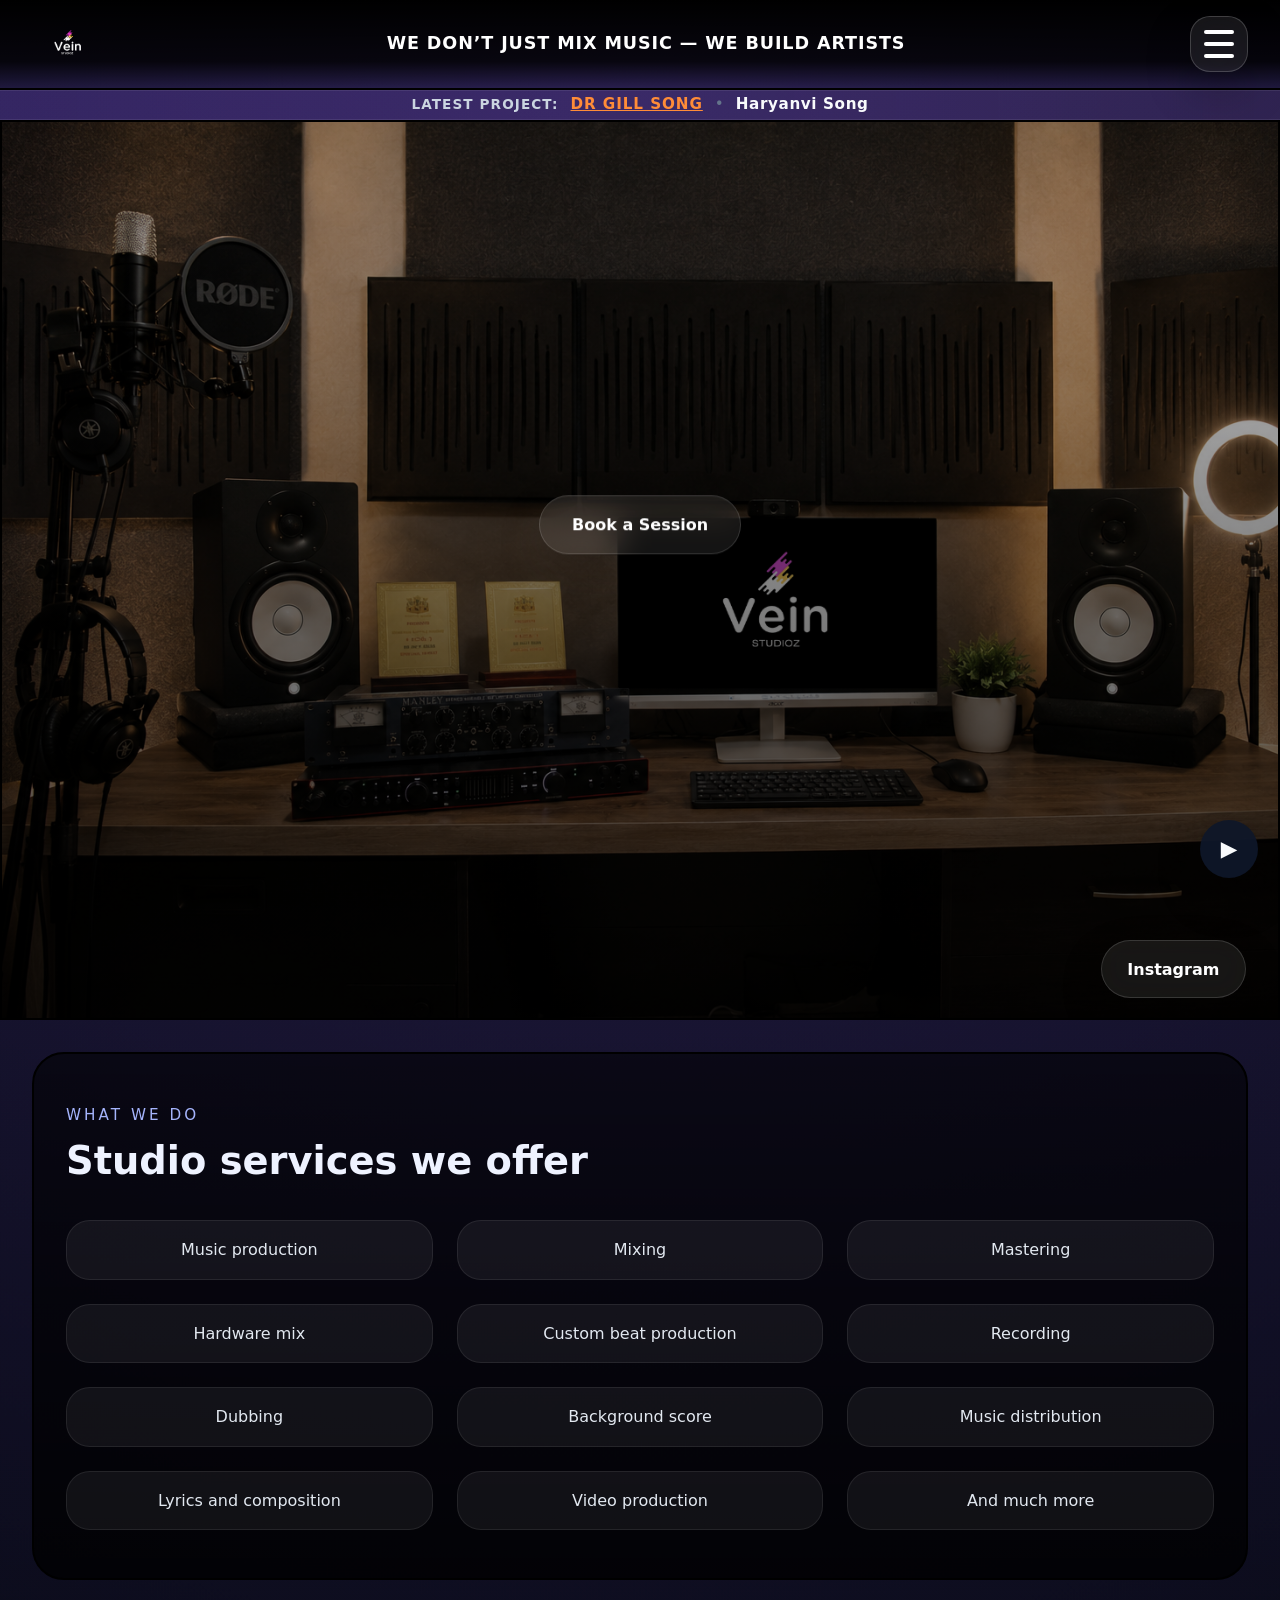
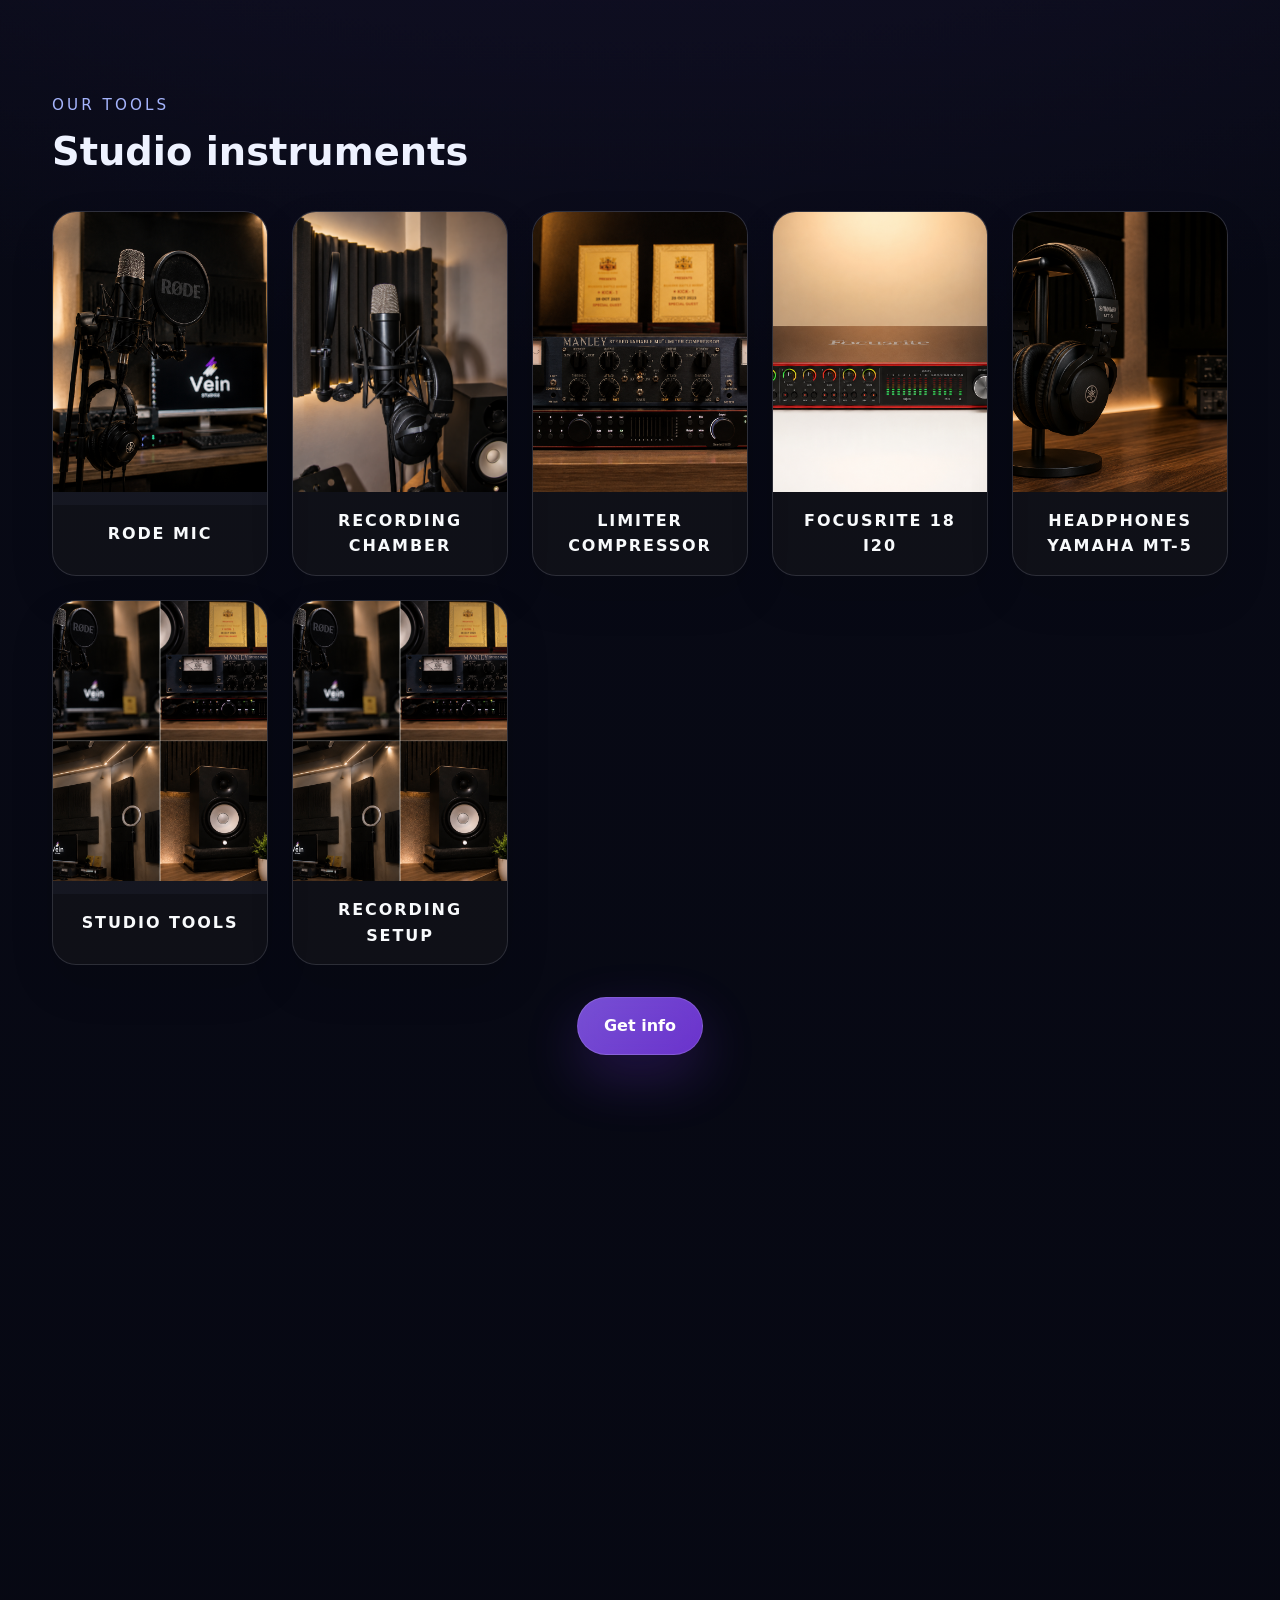
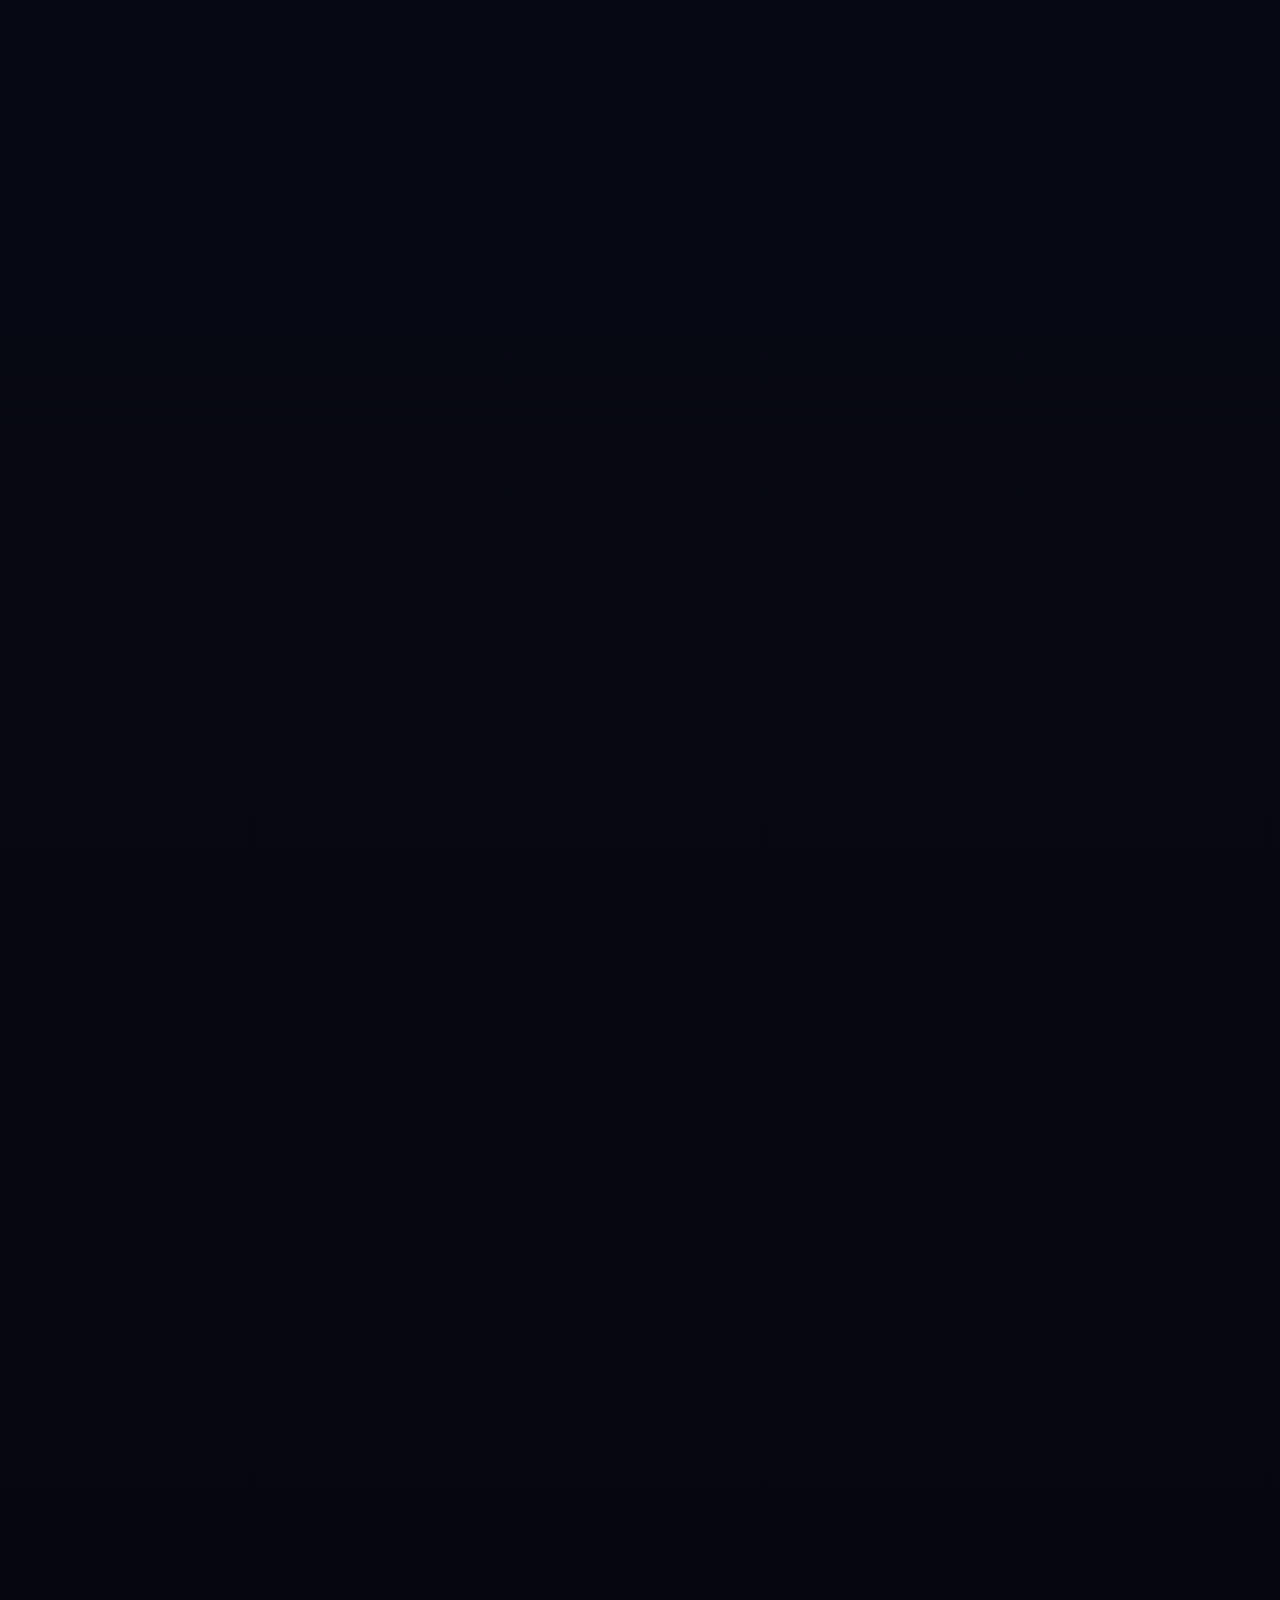
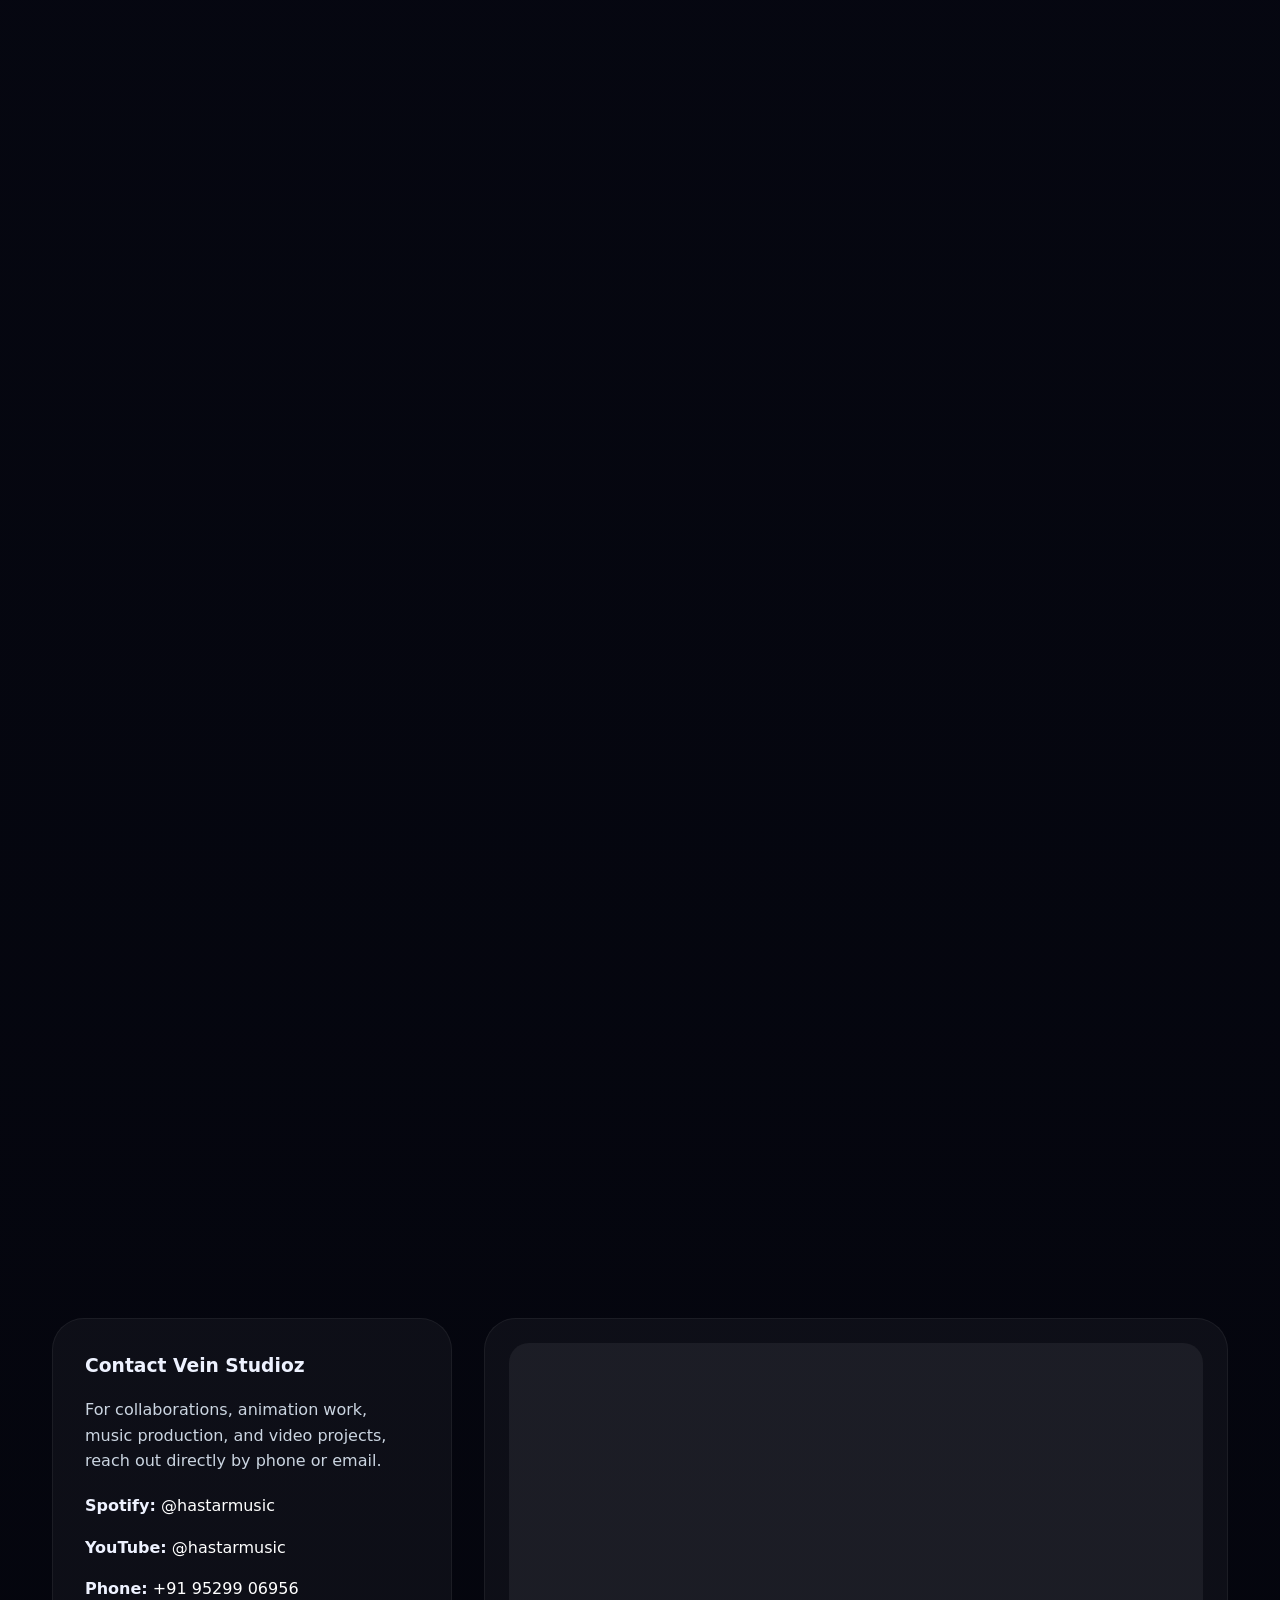
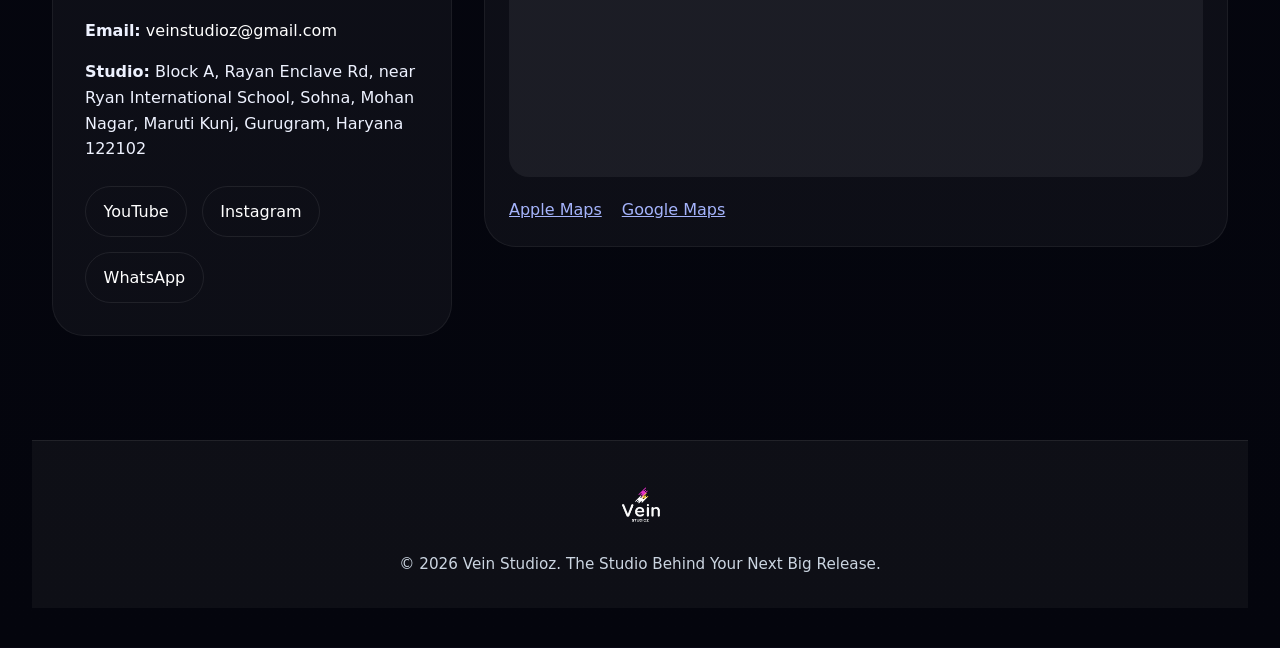
==== index.html @ a437f6f4 "all components added" ====
<!DOCTYPE html>
<html lang="en">
<head>
  <!-- ========== METADATA & SEO ========== -->
  <!-- Character encoding and viewport for responsive design -->
  <meta charset="UTF-8" />
  <meta name="viewport" content="width=device-width, initial-scale=1.0" />
  
  <!-- Page title shown in browser tab and search results -->
  <title>Vein Studioz | Music &  Studio</title>

  <meta name="description" content="Vein Studioz in Gurugram delivers animated showreels, music production, video storytelling, brand collaborations and creative portfolio experiences." />
  <meta name="keywords" content="Vein Studioz, animation studio, music production, video portfolio, Gurugram studio, Hastar, studio website, SEO optimized" />
  <meta property="og:title" content="Vein Studioz | Animation & Music Studio" />
  <meta property="og:description" content="Creative portfolio studio in Gurugram specializing in animation, music, video, and collaboration campaigns." />
  <meta property="og:type" content="website" />
  <meta property="og:image" content="logo_.png" />
  <meta property="og:url" content="https://open.spotify.com/artist/58VL7HW20FH0s7A1HMovN3" />
  <meta name="twitter:card" content="summary_large_image" />
  <link rel="stylesheet" href="style.css" />
</head>
<body>
  <div class="page">
    <header class="top-header">
      <div class="header-inner">
        <img src="logo_.png" alt="Vein Studioz Logo" class="header-logo">
        <h1 class="header-title">We Don’t Just Mix Music — We Build Artists</h1>
        <button class="menu-toggle" aria-label="Open menu" type="button">
          <span></span>
          <span></span>
          <span></span>
        </button>
      </div>
    </header>

    <!-- ========== ADVERTISEMENT STRIP SECTION ========== -->
    <!-- Latest project announcements with scrolling/evolving effect like news media -->
    <div class="ad-strip">
      <div class="ad-content">
        <span class="ad-label">Latest Project:</span>
        <a href="https://www.youtube.com/post/UgkxVure6KVOpaxSjSDGqWu9xFVJP_FRqrOH" target="_blank" rel="noreferrer" class="ad-link">
          Dr Gill Song
        </a>
        <span class="ad-separator">•</span>
        <span class="ad-artist">Haryanvi Song</span>
      </div>
    </div>

    <main>
      <!-- ========== HERO SECTION ========== -->
      <!-- Full-screen hero banner with background images, contact CTA, and overlay menu -->
      <section id="home" class="hero">
        <div class="hero-contact">
          <a class="button contact-center" href="#contact">Book a Session </a>
        </div>

        

        <a class="button instagram-bottom" href="https://www.instagram.com/veinstudioz/" target="_blank" rel="noreferrer">Instagram</a>

        <div class="menu-overlay" aria-hidden="true">
          <div class="menu-overlay-bg"></div>
          <div class="menu-overlay-inner">
            <div class="menu-content">
              <nav class="hero-menu" aria-label="Primary menu">
                <a href="#home">Home</a>
                <a href="#services">Services</a>
                <a href="#work">Portfolio</a> 
                <a href="#about">About</a>
                <a href="#contact">Contact</a>
              </nav>
            </div>
            <aside class="menu-side">
              <div class="menu-side-card">
                <h3>Studio Address</h3>
                <p>Block A, Rayan Enclave Rd, near Ryan International School, Sohna, Mohan Nagar, Maruti Kunj, Gurugram, Haryana 122102</p>
                <p class="address-links">
                  <a href="https://maps.apple/p/DFoYSu9CLDDwUF" target="_blank" rel="noreferrer">Apple Maps</a>
                  <a href="https://maps.app.goo.gl/NTZuSbn5ZzWuTwCb7" target="_blank" rel="noreferrer">Google Maps</a>
                </p>
                <p><strong>Phone:</strong> <a href="tel:+919529906956">+91 95299 06956</a></p>
                <a class="button primary" href="#contact">Book now</a>
              </div>
            </aside>
          </div>
        </div>

      </section>

      <!-- ========== SERVICES SECTION ========== -->
      <!-- Service offerings displayed as interactive button grid with background image -->
      <section id="services" class="section services">
        <div class="section-heading reveal">
          <span>What we do</span>
          <h2>Studio services we offer</h2>
        </div>
        <div class="service-grid reveal">
          <button class="service-button">Music production</button>
          <button class="service-button">Mixing</button>
          <button class="service-button">Mastering</button>
           <button class="service-button">Hardware mix</button>
          <button class="service-button">Custom beat production</button>
          <button class="service-button">Recording</button>
          <button class="service-button">Dubbing</button>
          <button class="service-button">Background score</button>
          <button class="service-button">Music distribution</button>
          <button class="service-button">Lyrics and composition</button>
          <button class="service-button">Video production</button>
          
          <button class="service-button">And much more </button>
        </div>
      </section>

      <!-- ========== INSTRUMENTS/TOOLS SECTION ========== -->
      <!-- Studio equipment and tools displayed in a responsive grid with images and labels -->
      <!-- Features: Lazy loading on images for better performance -->
      <section id="instruments" class="section instruments">
        <div class="section-heading reveal">
          <span>Our tools</span>
          <h2>Studio instruments</h2>
        </div>
        <div class="instruments-grid reveal">
          <div class="instrument-item">
            <img src="instruments_images/mic.png" alt="Rode mic" loading="lazy">
            <p class="instrument-name">Rode Mic</p>
          </div>
          <div class="instrument-item">
            <img src="instruments_images/mic_solo.png" alt="Rode mic solo" loading="lazy">
            <p class="instrument-name">Recording chamber</p>
          </div>
          <div class="instrument-item">
            <img src="instruments_images/compressor.png" alt="Manley limiter compressor" loading="lazy">
            <p class="instrument-name">Limiter Compressor</p>
          </div>
          <div class="instrument-item">
            <img src="instruments_images/focusrite_i20_audio tool.png" alt="Focusrite i20 audio interface" loading="lazy">
            <p class="instrument-name">Focusrite 18 i20</p>
          </div>
          <div class="instrument-item">
            <img src="instruments_images/headphone.png" alt="Rode mic" loading="lazy">
            <p class="instrument-name">Headphones Yamaha MT-5</p>
          </div>
          <div class="instrument-item">
            <img src="instruments_images/all_tools.png" alt="Studio tools" loading="lazy">
            <p class="instrument-name">Studio Tools</p>
          </div>
          <div class="instrument-item">
            <img src="instruments_images/01.png" alt="Recording setup" loading="lazy">
            <p class="instrument-name">Recording Setup</p>
          </div>
        </div>
        <div class="instrument-cta reveal">
          <a class="button primary" href="tel:+919529906956" title="Call studio for info">Get info</a>
        </div>
      </section>

      <!-- ========== PORTFOLIO/WORK SECTION ========== -->
      <!-- Recent collaboration projects and studio work showcased as cards with background images -->
      <section id="work" class="section work">
        <div class="section-heading reveal">
          <span>Our</span>
          <h2>Recent Collaboration projects </h2>
        </div>
        <div class="work-grid reveal">
          <article class="work-card">
            <div class="work-image" style="background-image:url('artists_collab/Rahul_d.jpg');"></div>
            <div class="work-copy">
              <h3><a href="https://youtu.be/0TDq6_2ce_s?si=pap4UYM8sO8Tz2br" target="_blank" rel="noreferrer">Rahul Dhandlaniya</a></h3>
              <p>Mix and Mastering , music and vocals provided by us. </p>
            </div>
          </article>
          <article class="work-card">
            <div class="work-image" style="background-image:url('artists_collab/Kuldeep Khare.jpg');"></div>
            <div class="work-copy">
              <h3><a href="https://www.youtube.com/@KuldeepKhareOfficial" target="_blank" rel="noreferrer">Kuldeep Kare</a></h3>
              <p>Collaboration with Kuldeep featuring mixing and music production services.</p>
            </div>
          </article>
          <article class="work-card">
            <div class="work-image" style="background-image:url('artists_collab/lucifier_og.png');"></div>
            <div class="work-copy">
              <h3><a href="https://www.instagram.com/oglucifer9171/" target="_blank" rel="noreferrer">OG Lucifier</a></h3>
              <p>Collaboration with OG featuring mixing and music production services.</p>
            </div>
          </article>
          <article class="work-card">
            <div class="work-image" style="background-image:url('artists_collab/hellow_raja.jpg');"></div>
            <div class="work-copy">
              <h3><a href="https://www.instagram.com/hellow_rajaaa/" target="_blank" rel="noreferrer">Hellow Raja</a></h3>
              <p> Audio recording, Mix, master , music </p>
            </div>
          </article>
          <article class="work-card">
            <div class="work-image" style="background-image:url('artists_collab/jayeta_adhikari.png');"></div>
            <div class="work-copy">
              <h3><a href="https://www.youtube.com/@jayetaadhikari2361" target="_blank" rel="noreferrer">Jayeta Adhikari</a></h3>
              <p> Female singer collaboration, recording vocals, mixing, mastering, music production, lyrics and composition, video production, and much more.</p>
            </div>
          </article>
          <article class="work-card">
            <div class="work-image" style="background-image:url('artists_collab/Dr_gill.webp');"></div>
            <div class="work-copy">
              <h3><a href="https://www.youtube.com/@drgill_music" target="_blank" rel="noreferrer">Dr. gill</a></h3>
              <p>Recording vocals , featuring mixing and music production services.</p>
            </div>
          </article>
          
          <article class="work-card">
            <div class="work-image" style="background-image:url('artists_collab/Hastar_.webp');"></div>
            <div class="work-copy">
              <h3><a href="https://www.youtube.com/@hastarmusic" target="_blank" rel="noreferrer">Hastar </a></h3>
              <p> Runs vein studioz, rapper, music producer, mix engineer, </p>
            </div>
          </article>
          
        </div>
      </section>

      <!-- ========== PROJECTS SECTION ========== -->
      <!-- Music projects with category filters (Haryanvi, Punjabi, Hindi, HipHop) -->
      <!-- Each project card has YouTube/Spotify links and Raw vs Processed vocals comparison buttons -->
      <section id="projects" class="section projects">
        <div class="section-heading reveal">
          <span>Our Projects</span>
          <h2>Playlist demos, YouTube releases links</h2>
        </div>
        <div class="project-filters reveal">
         
        </div>
        <div class="project-grid reveal">
          <article class="project-card">
            <div class="project-copy">
              <h3>Haryanvi Songs</h3>
              <p>From vocals to productions, we do it all.</p>
            </div>
            <div class="project-links">
              <a class="button primary" href="https://www.youtube.com/playlist?list=PLX3URr0YltnfD1YzVy-31q5yh_uAuH6iJ" target="_blank" rel="noreferrer">YouTube</a>
              </div>
            
          </article>
          <article class="project-card">
            <div class="project-copy">
              <h3>Punjabi Songs</h3>
              <p>we do recording, mixing, mastering, music production, lyrics and composition, video production, and much more.</p>
            </div>
            <div class="project-links">
              <a class="button primary" href="https://youtube.com/playlist?list=PLX3URr0Yltnc3nlOvCluYAfA3SfqK7Gfw&si=sqxjwj6hVmkJtNdw" target="_blank" rel="noreferrer">YouTube</a>
               </div>
            
          </article>
          <article class="project-card">
            <div class="project-copy">
              <h3>HipHop Songs</h3>
              <p>Just get in Vein studioz and forget about your music production, we will handle everything.</p>
            </div>
            <div class="project-links">
              <a class="button primary" href="https://youtube.com/playlist?list=PLX3URr0YltnfpZUhM_7QXINIPHloMXosb&si=xplHHNVLUVpGLppy" target="_blank" rel="noreferrer">YouTube</a>
              </div>
            
          </article>
          <article class="project-card">
            <div class="project-copy">
              <h3>Hindi Songs</h3>
              <p>We do best vocals and music production, we will make your song sound like a pro.</p>
            </div>
            <div class="project-links">
              <a class="button primary" href="https://youtube.com/playlist?list=PLX3URr0YltndiraKJZOXKpT3A5uugpoVS&si=UW_8GKSbnrwBnw0R" target="_blank" rel="noreferrer">YouTube</a>
              </div>
            
          </article>
          <article class="project-card">
            <div class="project-copy">
              <h3>Bhakti Songs</h3>
              <p>The God will bless you with the best voice, we will make it accessible to everyone.</p>
            </div>
            <div class="project-links">
              <a class="button primary" href="https://youtube.com/playlist?list=PLX3URr0YltndkSFfP3RVUhnCc5-BW0t54&si=ChQHZYeqtrVwE7qi" target="_blank" rel="noreferrer">YouTube</a>
              </div>
            
          </article>
        </div>
      </section>

      <!-- ========== ABOUT SECTION ========== -->
      <!-- Studio information and background details -->
      <section id="about" class="section about">
        <div class="about-grid reveal">
          <div class="about-copy">
            <span>Meet the studio</span>
            <h2>Vein Studioz was built to elevate creative collaborations.</h2>
            <p>We blend animation, music, and video into polished work that feels premium, accessible, and shareable. Our studio is based in Gurugram and led by Hastar, with a focus on building strong portfolio experiences for clients and partners.</p>
            <ul>
              <li><strong>Studio Master:</strong> Hastar</li>
              <li><strong>Address:</strong> Block A, Rayan Enclave Rd, near Ryan International School, Sohna, Mohan Nagar, Maruti Kunj, Gurugram, Haryana 122102</li>
              <li><strong>Mobile:</strong> +91 95299 06956</li>
            </ul>
          </div>
          
        </div>
      </section>

      <!-- ========== CONTACT SECTION ========== -->
      <!-- Contact information on the left; map preview and directions links on the right -->
      <section id="contact" class="section contact">
        <div class="section-heading reveal">
          <span>Get in touch</span>
          <h2>Ready to start your project?</h2>
        </div>
        <div class="contact-grid reveal">
          <div class="contact-details">
            <h3>Contact Vein Studioz</h3>
            <p>For collaborations, animation work, music production, and video projects, reach out directly by phone or email.</p>
            <ul>
                <li><strong>Spotify:</strong> <a href="https://open.spotify.com/artist/58VL7HW20FH0s7A1HMovN3">@hastarmusic</a></li>
                <li><strong>YouTube:</strong> <a href="https://www.youtube.com/@hastarmusic">@hastarmusic</a></li>
              <li><strong>Phone:</strong> <a href="tel:+919529906956">+91 95299 06956</a></li>
              <li><strong>Email:</strong> <a href="mailto:veinstudioz@gmail.com">veinstudioz@gmail.com</a></li>
              <li><strong>Studio:</strong> Block A, Rayan Enclave Rd, near Ryan International School, Sohna, Mohan Nagar, Maruti Kunj, Gurugram, Haryana 122102</li>
            </ul>
            <div class="social-links">
              <a href="https://www.youtube.com/@hastarmusic" target="_blank" rel="noreferrer">YouTube</a>
              <a href="https://www.instagram.com/veinstudioz/" target="_blank" rel="noreferrer">Instagram</a>
              <a href="https://wa.me/919529906956" target="_blank" rel="noreferrer">WhatsApp</a>
            </div>
          </div>
          <div class="contact-map-box">
            <div class="contact-map-image">
              <iframe
                title="Vein Studioz on Google Maps"
                src="https://maps.google.com/maps?q=vein+studioz+Block+A,+Rayan+Enclave+Rd,+near+Ryan+International+School,+Sohna,+Mohan+Nagar,+Maruti+Kunj,+Gurugram,+Haryana+122102&amp;hl=en&amp;z=15&amp;output=embed"
                loading="lazy"
                referrerpolicy="no-referrer-when-downgrade"
                allowfullscreen
              ></iframe>
            </div>
            <p class="contact-map-links">
              <a href="https://maps.apple/p/DFoYSu9CLDDwUF" target="_blank" rel="noreferrer">Apple Maps</a>
              <a href="https://maps.app.goo.gl/NTZuSbn5ZzWuTwCb7" target="_blank" rel="noreferrer">Google Maps</a>
            </p>
          </div>
        </div>
      </section>
    </main>

    <!-- ========== FOOTER SECTION ========== -->
    <!-- Footer with studio branding and copyright information -->
    <footer class="site-footer">
      <div class="footer-brand">
        <img src="logo_.png" alt="Vein Studioz Logo" class="footer-logo">
        <p>© 2026 Vein Studioz. The Studio Behind Your Next Big Release.</p>
      </div>
    </footer>
  </div>
  
  <!-- ========== BACKGROUND AUDIO (autoplay after delay + floating control) ========== -->
  <div class="audio-control-float" aria-live="polite">
    <button type="button" class="audio-control-button" id="audioControlButton" aria-label="Play background audio">▶</button>
  </div>

  <!-- ========== JAVASCRIPT FUNCTIONALITY ========== -->
  <!-- External JavaScript file for menu overlay toggle and scroll reveal animations -->
  <script src="script.js"></script>
</body>
</html>
---- style.css ----
:root {
  /* ========== CSS VARIABLES & ROOT STYLING ========== */
  /* Color scheme: dark mode with accent colors */
  color-scheme: dark;
  font-family: Inter, system-ui, -apple-system, BlinkMacSystemFont, "Segoe UI", sans-serif;
  font-size: 16px;
  line-height: 1.6;
  color: #eef2ff;
  background: #050816;
  accent-color: #8b5cf6;
}

* {
  /* Universal box-sizing for consistent layouts */
  box-sizing: border-box;
}

html {
  /* Smooth scrolling behavior throughout the page */
  scroll-behavior: smooth;
}

body {
  /* ========== PAGE BODY STYLING ========== */
  /* Gradient background with transparency layers */
  margin: 0;
  min-height: 100vh;
  background: radial-gradient(circle at top, rgba(139, 92, 246, 0.25), transparent 28%),
    linear-gradient(180deg, #090b18 0%, #04050d 100%);
}

img {
  /* Image responsive settings */
  max-width: 100%;
  display: block;
}

a {
  /* Link default styling - inherit color from parent */
  color: inherit;
  text-decoration: none;
}

button,
input,
textarea {
  /* Form elements inherit font from parent */
  font: inherit;
}

.page {
  /* ========== MAIN PAGE CONTAINER ========== */
  /* Top-level wrapper for all page content */
  position: relative;
  overflow: hidden;
}

@keyframes audio-control-float {
  0%,
  100% {
    transform: translateY(0);
  }
  50% {
    transform: translateY(-8px);
  }
}

.audio-control-float {
  position: fixed;
  bottom: 22px;
  right: 22px;
  z-index: 200;
  animation: audio-control-float 3.2s ease-in-out infinite;
  pointer-events: none;
}

.audio-control-float .audio-control-button {
  pointer-events: auto;
}

.audio-control-button {
  width: 58px;
  height: 58px;
  border: none;
  border-radius: 50%;
  background: rgba(15, 23, 42, 0.92);
  color: #f8fafc;
  font-size: 1.35rem;
  line-height: 1;
  cursor: pointer;
  display: grid;
  place-items: center;
  box-shadow: 0 18px 45px rgba(0, 0, 0, 0.3);
  transition: transform 0.2s ease, background-color 0.2s ease, box-shadow 0.2s ease;
  z-index: 200;
}

.audio-control-button:hover {
  transform: translateY(-3px);
  background: rgba(139, 92, 246, 0.95);
}

.audio-control-button:focus {
  outline: 2px solid rgba(139, 92, 246, 0.9);
  outline-offset: 3px;
}

.top-header {
  /* ========== HEADER STYLING ========== */
  /* Sticky header that remains visible while scrolling */
  position: sticky;
  top: 0;
  z-index: 100;
  background: linear-gradient(to bottom, #000 0%, rgba(0,0,0,0.8) 70%, transparent 100%);
  padding: 1rem 2rem;
  border-bottom: 2px solid #000;
}

.header-inner {
  /* Header content layout: logo | title | menu button */
  display: flex;
  justify-content: space-between;
  align-items: center;
  max-width: 1240px;
  margin: 0 auto;
}

.header-logo {
  /* Logo image sizing */
  width: 70px;
  height: auto;
}

.header-title {
  /* Main tagline/title in header */
  font-size: 1.1rem;
  color: #fff;
  text-align: center;
  flex: 1;
  margin: 0 1rem;
  font-weight: 600;
  text-transform: uppercase;
  letter-spacing: 0.05em;
}

.menu-toggle {
  /* Hamburger menu button */
  width: 58px;
  min-height: 52px;
  display: grid;
  gap: 8px;
  padding: 0.8rem;
  border: 1px solid rgba(255, 255, 255, 0.18);
  border-radius: 20px;
  background: rgba(255, 255, 255, 0.08);
  backdrop-filter: blur(18px);
  box-shadow: 0 18px 45px rgba(0, 0, 0, 0.25);
  cursor: pointer;
  z-index: 80;
}

.menu-toggle span {
  /* Hamburger menu lines */
  display: block;
  width: 100%;
  height: 4px;
  background: #fff;
  border-radius: 999px;
  transition: transform 0.25s ease, opacity 0.25s ease;
}

/* ========== ADVERTISEMENT STRIP SECTION ========== */
/* Scrolling ticker-style announcement banner below header */
/* Height: ~2cm (~56px), contains latest project info with scroll animation */
@keyframes scroll-left {
  0% {
    transform: translateX(0);
    opacity: 1;
  }
  100% {
    transform: translateX(-100%);
    opacity: 0;
  }
}

@keyframes scroll-right {
  0% {
    transform: translateX(100%);
    opacity: 0;
  }
  100% {
    transform: translateX(0);
    opacity: 1;
  }
}

.ad-strip {
  background: linear-gradient(90deg, rgba(139, 92, 246, 0.2), rgba(192, 132, 252, 0.1));
  border-top: 1px solid rgba(255, 255, 255, 0.08);
  border-bottom: 1px solid rgba(255, 255, 255, 0.08);
  padding: 0.85rem 2rem;
  height: 30px;
  display: flex;
  align-items: center;
  justify-content: center;
  overflow: hidden;
  position: relative;
  z-index: 50;
}

.ad-content {
  display: flex;
  align-items: center;
  gap: 0.75rem;
  white-space: nowrap;
  animation: scroll-right 4s ease-in-out 0s 1, scroll-left 10s ease-in-out 12s infinite;
  font-size: 0.95rem;
}

.ad-label {
  font-weight: 700;
  color: #cbd5e1;
  text-transform: uppercase;
  letter-spacing: 0.08em;
  font-size: 0.85rem;
}

.ad-link {
  color: #ff8c38;
  font-weight: 800;
  text-transform: uppercase;
  letter-spacing: 0.06em;
  transition: color 0.2s ease;
  text-decoration: underline;
}

.ad-link:hover {
  color: #ffa860;
}

.ad-separator {
  color: #64748b;
  font-weight: 300;
}

.ad-artist {
  color: #f8fafc;
  font-weight: 600;
  text-transform: capitalize;
  letter-spacing: 0.04em;
}

.section {
  padding: 5rem 2rem 4rem;
  max-width: 1240px;
  margin: 0 auto;
}


.services {
  background:
    linear-gradient(180deg, rgba(0,0,0,0.55), rgba(0,0,0,0.8)),
    url('background_images/left_background.png') center/cover fixed no-repeat;
  border: 2px solid #000;
  border-radius: 32px;
  margin: 2rem;
  padding: 3rem 2rem;
  background-blend-mode: overlay, normal;
}

.hero {
  position: relative;
  min-height: 100vh;
  padding: 4rem 2rem 3rem;
  display: grid;
  align-items: center;
  background: linear-gradient(180deg, rgba(0,0,0,0.18), rgba(0,0,0,0.78)),
    url('background_images/background.png') center/cover no-repeat,
    #07070a;
  border: 2px solid #000;
  overflow: hidden;
  position: relative;
}

.hero-grid {
  display: grid;
  grid-template-columns: 1fr;
  gap: 2rem;
  align-items: start;
  max-width: 1240px;
  width: 100%;
  margin: 0 auto;
}

.hero-panel {
  padding: 2rem;
  border-radius: 32px;
  background: rgba(255, 255, 255, 0.04);
  border: 1px solid rgba(255, 255, 255, 0.08);
  box-shadow: 0 18px 45px rgba(0, 0, 0, 0.15);
}

.hero-left {
  display: grid;
  gap: 1.8rem;
}

.hero-lead {
  margin: 0;
  color: #ff8c38;
  font-size: clamp(3.2rem, 5vw, 5rem);
  letter-spacing: -0.06em;
  line-height: 0.95;
  font-weight: 800;
  text-transform: uppercase;
  -webkit-text-stroke: 2px #fff;
  text-stroke: 2px #fff;
  text-shadow: 0 0 10px rgba(255, 255, 255, 0.5);
}

.hero-logo {
  display: inline-flex;
  align-items: center;
  gap: 1rem;
  margin-bottom: 1rem;
}

.hero-logo-image {
  width: 120px;
  height: auto;
  max-width: 100%;
}

.hero-logo-mark {
  width: 64px;
  height: 64px;
  border-radius: 20px;
  background: linear-gradient(135deg, #f97316, #f59e0b);
  display: grid;
  place-content: center;
  font-size: 2rem;
  font-weight: 800;
  color: #09090b;
}

.hero-logo-label,
.hero-logo-name {
  margin: 0;
  line-height: 1;
}

.hero-logo-label {
  color: #fff;
  font-size: 0.85rem;
  letter-spacing: 0.28em;
  text-transform: uppercase;
}

.hero-logo-name {
  color: #fff;
  font-size: clamp(2.4rem, 4vw, 3.5rem);
  font-weight: 800;
}

.hero-center {
  display: grid;
  align-items: center;
  justify-items: center;
  text-align: center;
}

.menu-hint {
  display: none;
}

.hero-right {
  position: absolute;
  right: 2rem;
  bottom: 3rem;
  width: 320px;
}

.hero-contact {
  position: absolute;
  left: 50%;
  top: 45%;
  transform: translate(-50%, -50%);
  text-align: center;
  z-index: 2;
}

.hero-contact .button {
  padding: 1rem 2rem;
  font-size: 1rem;
}

.instagram-bottom {
  position: absolute;
  right: 2rem;
  bottom: 1.2rem;
  z-index: 2;
  padding: 0.85rem 1.4rem;
  border-radius: 999px;
  background: rgba(255,255,255,0.12);
  border: 1px solid rgba(255,255,255,0.16);
  color: #fff;
  transition: transform 0.2s ease, background 0.2s ease;
}

.instagram-bottom:hover,
.instagram-bottom:focus-visible {
  background: rgba(255,255,255,0.18);
  transform: translateY(-2px);
}

.hero-cta {
  display: grid;
  gap: 1rem;
}

.hero-footer {
  margin-top: 2rem;
  display: grid;
  grid-template-columns: 1.2fr 0.8fr;
  gap: 1.5rem;
  max-width: 1240px;
  width: 100%;
  margin-left: auto;
  margin-right: auto;
}

.menu-overlay {
  position: fixed;
  inset: 0;
  display: none;
  align-items: center;
  justify-content: center;
  z-index: 90;
  overflow: hidden;
}

.menu-overlay.show {
  display: grid;
}

.menu-overlay-bg {
  position: absolute;
  inset: 0;
  background: url('instruments_images/mic_solo.png') center/cover no-repeat;
  filter: saturate(0.6) brightness(0.45);
  opacity: 0.95;
}

.menu-overlay-bg::after {
  content: "";
  position: absolute;
  inset: 0;
  background: linear-gradient(180deg, rgba(2, 7, 17, 0.78), rgba(3, 8, 20, 0.82));
}

.menu-overlay-inner {
  position: relative;
  z-index: 1;
  width: min(96%, 1180px);
  display: grid;
  grid-template-columns: 1.2fr 0.8fr;
  gap: 2rem;
  align-items: stretch;
  padding: 2rem;
}

.menu-content {
  display: grid;
  place-content: center;
  min-height: 420px;
}

.menu-side {
  display: grid;
  place-content: center;
}

.menu-side-card {
  display: grid;
  gap: 1.25rem;
  padding: 2rem;
  border-radius: 32px;
  background: rgba(15, 18, 32, 0.78);
  border: 1px solid rgba(255, 255, 255, 0.14);
  backdrop-filter: blur(18px);
  color: #f8fafc;
}

.menu-side-card h3 {
  margin: 0;
  font-size: 1.1rem;
  text-transform: uppercase;
  letter-spacing: 0.16em;
  color: #fff;
}

.menu-side-card p {
  margin: 0;
  color: #cbd5e1;
  line-height: 1.9;
}

.menu-side-card a {
  color: #fff;
  text-decoration: none;
}

.menu-overlay .hero-menu {
  display: grid;
  gap: 1.4rem;
}

.menu-overlay .hero-menu a {
  font-size: clamp(2rem, 4vw, 3rem);
  color: #fff;
  padding: 0.2rem 0;
  transition: color 0.2s ease, transform 0.2s ease;
}

.menu-overlay .hero-menu a:hover,
.menu-overlay .hero-menu a:focus-visible {
  color: #ff8c38;
  transform: translateX(6px);
}

.menu-overlay .hero-menu {
  position: relative;
  z-index: 1;
}

@media (max-width: 980px) {
  .menu-overlay-inner {
    grid-template-columns: 1fr;
  }

  .menu-side {
    padding-top: 1rem;
  }
}

@media (max-width: 680px) {
  .menu-overlay-inner {
    padding: 1.5rem;
  }

  .menu-overlay .hero-menu a {
    font-size: clamp(1.6rem, 6vw, 2.4rem);
  }

  .menu-side-card {
    padding: 1.5rem;
  }
}

.menu-toggle.open span:nth-child(1) {
  transform: translateY(18px) rotate(45deg);
}

.menu-toggle.open span:nth-child(2) {
  opacity: 0;
}

.menu-toggle.open span:nth-child(3) {
  transform: translateY(-18px) rotate(-45deg);
}

.hero-description,
.hero-caption,
.contact-card p,
.instagram-block p,
.testimonial-card p {
  color: #cbd5e1;
}

.hero-description {
  font-size: 1.1rem;
  max-width: 540px;
  line-height: 1.9;
}

.hero-caption {
  font-size: 0.95rem;
}

.hero-center h2,
.hero-right h2,
.hero-footer h3 {
  margin: 0 0 1.4rem;
  font-size: 1.25rem;
  color: #fff;
  letter-spacing: 0.08em;
  text-transform: uppercase;
}

.hero-menu {
  display: grid;
  gap: 1rem;
}

.hero-menu a {
  display: inline-flex;
  color: #cbd5e1;
  font-size: 1rem;
  padding: 0.55rem 1rem;
  border-radius: 18px;
  transition: background 0.2s ease, color 0.2s ease;
}

.hero-menu a:hover,
.hero-menu a:focus-visible {
  background: rgba(255, 255, 255, 0.06);
  color: #fff;
}

.hero-right {
  display: grid;
  gap: 1.5rem;
}

.footer-brand {
  display: grid;
  gap: 0.75rem;
  align-items: center;
  justify-items: center;
  text-align: center;
  padding: 2rem 1rem;
  border-top: 1px solid rgba(255, 255, 255, 0.08);
  background: rgba(255, 255, 255, 0.04);
}

.footer-logo {
  width: 100px;
  max-width: 100%;
}

.site-footer p {
  margin: 0;
  color: #cbd5e1;
  font-size: 0.95rem;
  line-height: 1.6;
}

.contact-card {
  display: grid;
  gap: 1rem;
}

.contact-line {
  margin: 0;
  font-weight: 600;
}

.contact-card address {
  font-style: normal;
  line-height: 1.8;
}

.map-button {
  width: fit-content;
}

.social-icons {
  display: flex;
  flex-wrap: wrap;
  gap: 0.8rem;
}

.social-icons a {
  display: inline-flex;
  padding: 0.75rem 1rem;
  border-radius: 999px;
  border: 1px solid rgba(255, 255, 255, 0.08);
  color: #e2e8f0;
}

.hero-footer {
  margin-top: 2rem;
  display: grid;
  grid-template-columns: 1.2fr 0.8fr;
  gap: 1.5rem;
  max-width: 1240px;
  width: 100%;
  margin-left: auto;
  margin-right: auto;
}

.testimonial-block,
.instagram-block {
  padding: 2rem;
  border-radius: 28px;
  background: rgba(255, 255, 255, 0.03);
  border: 1px solid rgba(255, 255, 255, 0.06);
}

.testimonial-block h3,
.instagram-block h3 {
  margin-bottom: 1rem;
  font-size: 0.95rem;
  color: #f8fafc;
  letter-spacing: 0.16em;
  text-transform: uppercase;
}

.testimonial-card {
  display: grid;
  gap: 1.2rem;
}

.testimonial-nav {
  display: inline-flex;
  gap: 1rem;
  color: #a5b4fc;
}

.instagram-block p {
  margin: 0;
}

@media (max-width: 1080px) {
  .hero-grid {
    grid-template-columns: 1fr;
  }

  .hero-panel {
    padding: 2rem;
  }

  .hero-right {
    position: relative;
    right: auto;
    bottom: auto;
    top: auto;
    transform: none;
    width: auto;
    margin-top: 2rem;
  }

  .hero-contact {
    position: relative;
    left: auto;
    top: auto;
    transform: none;
    margin: 0 auto 1.5rem;
  }

  .instagram-bottom {
    position: relative;
    right: auto;
    bottom: auto;
    margin: 0 auto;
    display: inline-flex;
  }

  .hero-footer {
    grid-template-columns: 1fr;
  }
}

@media (max-width: 720px) {
  .hero {
    padding: 2rem 1rem 2rem;
  }

  .hero-grid {
    gap: 1.25rem;
  }

  .hero-panel {
    padding: 1.5rem;
    border-radius: 26px;
  }

  .hero-lead {
    font-size: clamp(2.5rem, 8vw, 3.6rem);
  }

  .menu-toggle {
    top: 1rem;
    right: 1rem;
    width: 52px;
    min-height: 48px;
    padding: 0.7rem;
  }

  .button {
    width: 100%;
  }

  .social-icons {
    justify-content: flex-start;
  }

  .vocals-comparison {
    flex-direction: column;
    gap: 0.75rem;
  }

  .button.special.left,
  .button.special.right {
    flex: none;
    width: 100%;
  }

  .vs-text {
    font-size: 1rem;
  }
}

.eyebrow {
  display: inline-flex;
  margin-bottom: 1rem;
  text-transform: uppercase;
  letter-spacing: 0.2em;
  font-size: 0.8rem;
  color: #c4b5fd;
}

h1,
h2,
h3 {
  margin: 0;
}

h1 {
  font-size: clamp(3rem, 4vw, 4.5rem);
  line-height: 0.95;
}

.hero-text,
.hero-meta,
.service-card p,
.work-copy p,
.about-copy p,
.contact-details p {
  color: #cbd5e1;
}

.hero-meta {
  margin: 1.25rem 0 2rem;
  font-size: 0.95rem;
}

.hero-actions {
  display: flex;
  flex-wrap: wrap;
  gap: 1rem;
}

.button {
  display: inline-flex;
  align-items: center;
  justify-content: center;
  border: 1px solid rgba(255, 255, 255, 0.14);
  border-radius: 999px;
  padding: 0.95rem 1.6rem;
  font-weight: 600;
  cursor: pointer;
  transition: transform 0.22s ease, box-shadow 0.22s ease, background 0.22s ease, border-color 0.22s ease;
  background: rgba(255, 255, 255, 0.08);
  color: #fff;
  backdrop-filter: blur(16px);
  box-shadow: 0 18px 45px rgba(0, 0, 0, 0.2);
}

.button:hover,
.button:focus-visible {
  transform: translateY(-2px);
  border-color: rgba(255, 255, 255, 0.22);
  background: rgba(255, 255, 255, 0.12);
}

.button.primary {
  background: linear-gradient(135deg, rgba(139, 92, 246, 0.85), rgba(124, 58, 237, 0.85));
  box-shadow: 0 22px 55px rgba(124, 58, 237, 0.24);
}

.button.secondary {
  background: rgba(255, 255, 255, 0.08);
  color: #e2e8f0;
}

.hero-visual {
  position: relative;
}

.visual-card {
  position: relative;
  min-height: 420px;
  border-radius: 36px;
  padding: 2rem;
  background: linear-gradient(180deg, rgba(35, 36, 60, 0.95), rgba(10, 12, 27, 0.9));
  box-shadow: 0 30px 60px rgba(11, 15, 28, 0.3);
  overflow: hidden;
}

.visual-card::before {
  content: "";
  position: absolute;
  inset: 0;
  background: radial-gradient(circle at 20% 20%, rgba(139, 92, 246, 0.35), transparent 20%),
    radial-gradient(circle at 80% 70%, rgba(59, 130, 246, 0.2), transparent 22%);
  pointer-events: none;
}

.visual-topbar {
  display: flex;
  gap: 0.5rem;
  margin-bottom: 1.8rem;
}

.visual-topbar span {
  width: 0.9rem;
  height: 0.9rem;
  border-radius: 999px;
  background: #fff;
  opacity: 0.65;
}

.visual-content {
  position: relative;
  z-index: 1;
}

.visual-tag {
  display: inline-flex;
  padding: 0.45rem 0.85rem;
  border-radius: 999px;
  background: rgba(139, 92, 246, 0.16);
  color: #d8b4fe;
  font-size: 0.85rem;
  margin-bottom: 1rem;
}

.visual-content h2 {
  margin-bottom: 1rem;
  font-size: 2rem;
}

.visual-content p {
  margin-bottom: 2.25rem;
}

.visual-counters {
  display: grid;
  grid-template-columns: repeat(2, minmax(0, 1fr));
  gap: 1rem;
}

.visual-counters div {
  padding: 1.2rem 1.4rem;
  border-radius: 26px;
  background: rgba(255, 255, 255, 0.04);
}

.visual-counters strong {
  display: block;
  font-size: 1.8rem;
  margin-bottom: 0.25rem;
}

.section-heading {
  max-width: 760px;
  margin-bottom: 2.4rem;
}

.section-heading span {
  display: inline-flex;
  margin-bottom: 0.9rem;
  color: #a5b4fc;
  font-size: 0.95rem;
  letter-spacing: 0.2em;
  text-transform: uppercase;
}

.section-heading h2 {
  font-size: clamp(2rem, 3vw, 3rem);
  line-height: 1.05;
}

.service-grid,
.work-grid,
.contact-grid {
  display: grid;
  gap: 1.5rem;
}

.service-list {
  padding: 0;
}

.service-list ol {
  list-style: none;
  counter-reset: service-counter;
  padding: 0;
  margin: 0;
  display: grid;
  gap: 1rem;
}

.service-list li {
  counter-increment: service-counter;
  padding: 1.4rem 1.5rem;
  border-radius: 24px;
  background: rgba(255, 255, 255, 0.06);
  border: 1px solid rgba(255, 255, 255, 0.08);
  display: grid;
  grid-template-columns: auto 1fr;
  gap: 1rem;
  align-items: center;
}

.service-list li::before {
  content: counter(service-counter, decimal-leading-zero);
  font-weight: 800;
  font-size: 1.1rem;
  color: #ff9d4c;
  min-width: 3rem;
  text-align: center;
}

.service-list li {
  color: #e2e8f0;
}

.service-grid {
  grid-template-columns: repeat(3, minmax(0, 1fr));
}

.service-button {
  padding: 1rem 1.5rem;
  border-radius: 24px;
  background: rgba(255, 255, 255, 0.06);
  border: 1px solid rgba(255, 255, 255, 0.08);
  color: #e2e8f0;
  font-weight: 500;
  text-align: center;
  cursor: pointer;
  transition: background 0.3s ease;
}

.service-button:hover {
  background: rgba(255, 255, 255, 0.1);
}

.service-card,
.work-card,
.contact-details,
.contact-form,
.about-card {
  background: rgba(255, 255, 255, 0.04);
  border: 1px solid rgba(255, 255, 255, 0.06);
  border-radius: 32px;
  padding: 2rem;
}

.service-card h3,
.work-copy h3,
.contact-details h3 {
  margin-bottom: 1rem;
}

.work-grid {
  grid-template-columns: repeat(3, minmax(0, 1fr));
}

.work-card {
  display: grid;
  grid-template-rows: 220px auto;
  overflow: hidden;
}

.work-image {
  background-size: cover;
  background-position: center;
}

.work-copy {
  padding: 1.5rem;
}

.instruments-grid {
  display: grid;
  grid-template-columns: repeat(auto-fit, minmax(200px, 1fr));
  gap: 1.5rem;
  margin-bottom: 2rem;
}

.instrument-item {
  display: grid;
  gap: 0;
  border-radius: 24px;
  background: rgba(255, 255, 255, 0.06);
  border: 1px solid rgba(255, 255, 255, 0.1);
  box-shadow: 0 20px 45px rgba(0, 0, 0, 0.12);
  overflow: hidden;
}

.instrument-item img {
  width: 100%;
  height: 280px;
  object-fit: cover;
  display: block;
}

.instrument-name {
  margin: 0;
  padding: 1rem;
  color: #f8fafc;
  font-size: 1rem;
  font-weight: 700;
  text-transform: uppercase;
  letter-spacing: 0.12em;
  background: rgba(0, 0, 0, 0.3);
  text-align: center;
}

.instrument-cta {
  text-align: center;
}

.project-filters {
  display: flex;
  flex-wrap: wrap;
  gap: 1rem;
  margin-bottom: 1.75rem;
}

.project-filter {
  padding: 0.85rem 1.3rem;
  border-radius: 999px;
  border: 1px solid rgba(255, 255, 255, 0.16);
  background: rgba(255, 255, 255, 0.06);
  color: #f8fafc;
  font-size: 0.95rem;
  font-weight: 700;
  text-transform: uppercase;
  letter-spacing: 0.08em;
  transition: transform 0.2s ease, background 0.2s ease, border-color 0.2s ease;
}

.project-filter:hover,
.project-filter.active {
  background: rgba(255, 255, 255, 0.16);
  border-color: rgba(255, 255, 255, 0.28);
  transform: translateY(-1px);
}

.button.special {
  display: inline-flex;
  justify-content: center;
  padding: 1rem 1.5rem;
  border-radius: 999px;
  background: linear-gradient(135deg, #fb7185, #c084fc);
  color: #fff;
  font-size: 0.95rem;
  font-weight: 800;
  letter-spacing: 0.14em;
  text-transform: uppercase;
  box-shadow: 0 24px 60px rgba(192, 132, 252, 0.2);
  border: 1px solid rgba(255, 255, 255, 0.15);
  transition: transform 0.2s ease, box-shadow 0.2s ease;
}

.button.special:hover,
.button.special:focus-visible {
  transform: translateY(-2px);
  box-shadow: 0 28px 70px rgba(192, 132, 252, 0.28);
}

.vocals-comparison {
  display: flex;
  align-items: center;
  gap: 0.5rem;
  justify-content: space-between;
}

.vs-text {
  color: #f8fafc;
  font-size: 1.2rem;
  font-weight: 800;
  text-transform: uppercase;
  letter-spacing: 0.1em;
  flex: 0 0 auto;
}

.button.special.left,
.button.special.right {
  flex: 1;
  text-align: center;
  padding: 0.6rem 0.8rem;
  font-size: 0.65rem;
  white-space: nowrap;
  font-weight: 600;
  letter-spacing: 0.08em;
}

.button.special.left {
  background: linear-gradient(135deg, #fb7185, #c084fc);
}

.button.special.right {
  background: linear-gradient(135deg, #c084fc, #fb7185);
}

.projects {
  padding-top: 4rem;
}

.project-grid {
  display: grid;
  grid-template-columns: repeat(3, minmax(0, 1fr));
  gap: 1.5rem;
}

.project-card {
  display: grid;
  gap: 1.5rem;
  padding: 2rem;
  border-radius: 32px;
  background: rgba(255, 255, 255, 0.05);
  border: 1px solid rgba(255, 255, 255, 0.08);
  backdrop-filter: blur(16px);
}

.project-copy h3 {
  margin: 0 0 0.9rem;
}

.project-links {
  display: flex;
  flex-wrap: wrap;
  gap: 1rem;
}

.project-links .button {
  width: auto;
}

.address-links {
  display: block;
  margin-top: 0.75rem;
  gap: 0.85rem;
}

.address-links a {
  color: #a5b4fc;
  text-decoration: underline;
}

.address-links a:hover,
.address-links a:focus-visible {
  color: #fbbf24;
}

.about-grid {
  display: grid;
  grid-template-columns: 1.2fr 0.8fr;
  align-items: center;
  gap: 2rem;
}

.about-copy ul {
  list-style: none;
  padding: 0;
  margin: 1.5rem 0 0;
}

.about-copy li {
  margin-bottom: 0.9rem;
  color: #cbd5e1;
}

.about-card {
  min-height: 320px;
  display: grid;
  place-content: center;
}

.about-card p {
  margin: 0;
}

.contact-grid {
  grid-template-columns: minmax(0, 400px) minmax(0, 1fr);
  align-items: start;
  justify-items: stretch;
  gap: 2rem;
}

.contact-details {
  max-width: 400px;
}

.contact-map-box {
  background: rgba(255, 255, 255, 0.04);
  border: 1px solid rgba(255, 255, 255, 0.06);
  border-radius: 32px;
  padding: 1.5rem;
}

.contact-map-image {
  aspect-ratio: 16 / 10;
  border-radius: 20px;
  overflow: hidden;
  background: rgba(255, 255, 255, 0.06);
}

.contact-map-image iframe {
  width: 100%;
  height: 100%;
  border: 0;
  display: block;
}

.contact-map-links {
  display: flex;
  flex-wrap: wrap;
  gap: 1.25rem;
  margin: 1.25rem 0 0;
}

.contact-map-links a {
  color: #a5b4fc;
  text-decoration: underline;
}

.contact-map-links a:hover,
.contact-map-links a:focus-visible {
  color: #fbbf24;
}

.contact-details ul {
  list-style: none;
  padding: 0;
  margin: 1.2rem 0 0;
}

.contact-details li {
  margin-bottom: 1rem;
}

.contact-details a {
  color: #fff;
}

.social-links {
  display: flex;
  flex-wrap: wrap;
  gap: 0.9rem;
  margin-top: 1.5rem;
}

.social-links a {
  display: inline-flex;
  padding: 0.75rem 1.1rem;
  border-radius: 999px;
  border: 1px solid rgba(255, 255, 255, 0.08);
}

.contact-form {
  display: grid;
  gap: 1rem;
}

.contact-form label {
  font-size: 0.95rem;
}

.contact-form input,
.contact-form textarea {
  width: 100%;
  border-radius: 18px;
  border: 1px solid rgba(255, 255, 255, 0.1);
  background: rgba(255, 255, 255, 0.04);
  color: #f8fafc;
  padding: 1rem 1.1rem;
  transition: border-color 0.2s ease, box-shadow 0.2s ease;
}

.contact-form input:focus,
.contact-form textarea:focus {
  outline: none;
  border-color: rgba(139, 92, 246, 0.8);
  box-shadow: 0 0 0 4px rgba(139, 92, 246, 0.12);
}

.site-footer {
  padding: 2.5rem 2rem;
  text-align: center;
  color: #94a3b8;
}

.reveal {
  opacity: 0;
  transform: translateY(24px);
  transition: opacity 0.8s ease, transform 0.8s ease;
}

.reveal.visible {
  opacity: 1;
  transform: translateY(0);
}

@media (max-width: 980px) {
  .hero-grid,
  .about-grid,
  .service-grid,
  .work-grid,
  .contact-grid {
    grid-template-columns: 1fr;
  }

  .hero {
    padding-top: 4rem;
    padding-bottom: 4rem;
  }

  .visual-card {
    min-height: 360px;
  }
}

@media (max-width: 720px) {
  .site-header {
    flex-wrap: wrap;
  }

  .nav {
    width: 100%;
    order: 3;
    display: none;
    flex-direction: column;
    gap: 0.75rem;
  }

  .nav.show {
    display: flex;
  }

  .nav-toggle {
    display: inline-flex;
  }

  .site-header {
    padding: 1rem 1.25rem;
  }

  .section {
    padding: 3.5rem 1.25rem 3rem;
  }

  .work-card {
    grid-template-rows: 200px auto;
  }
}
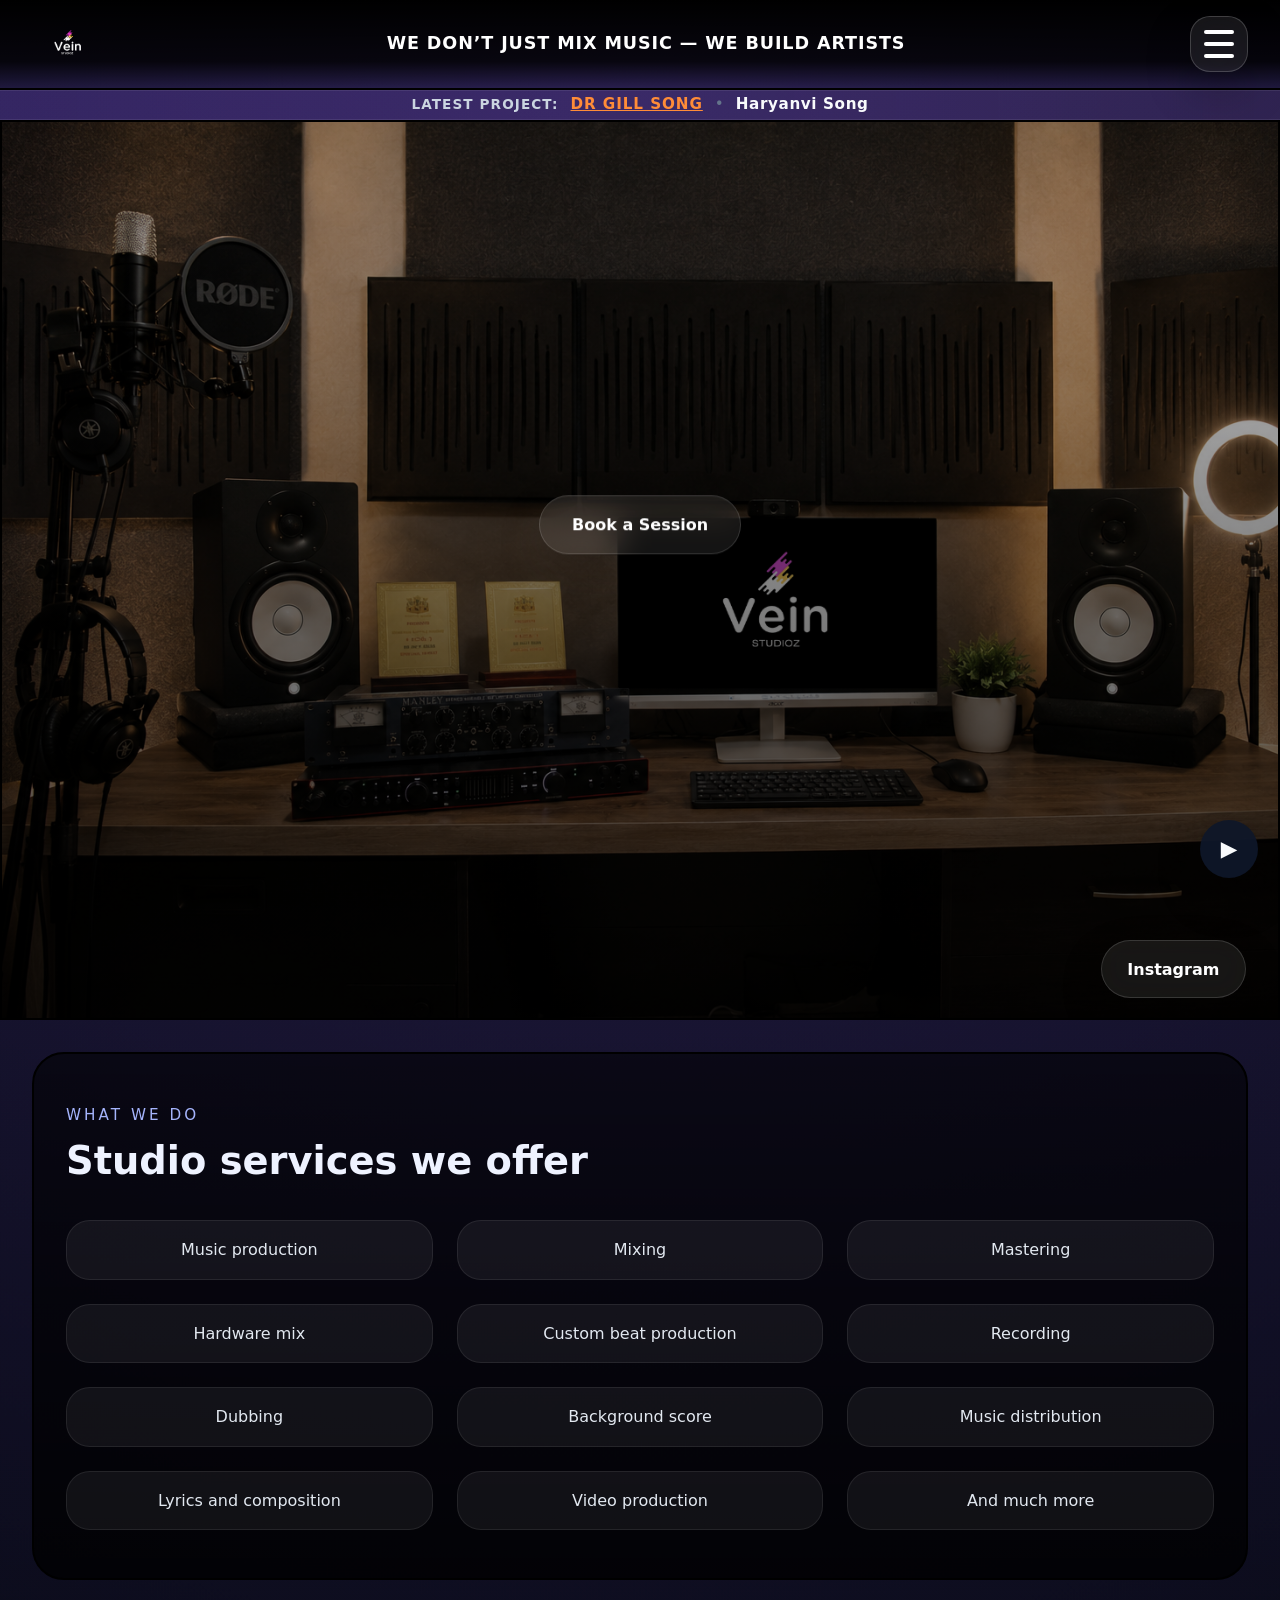
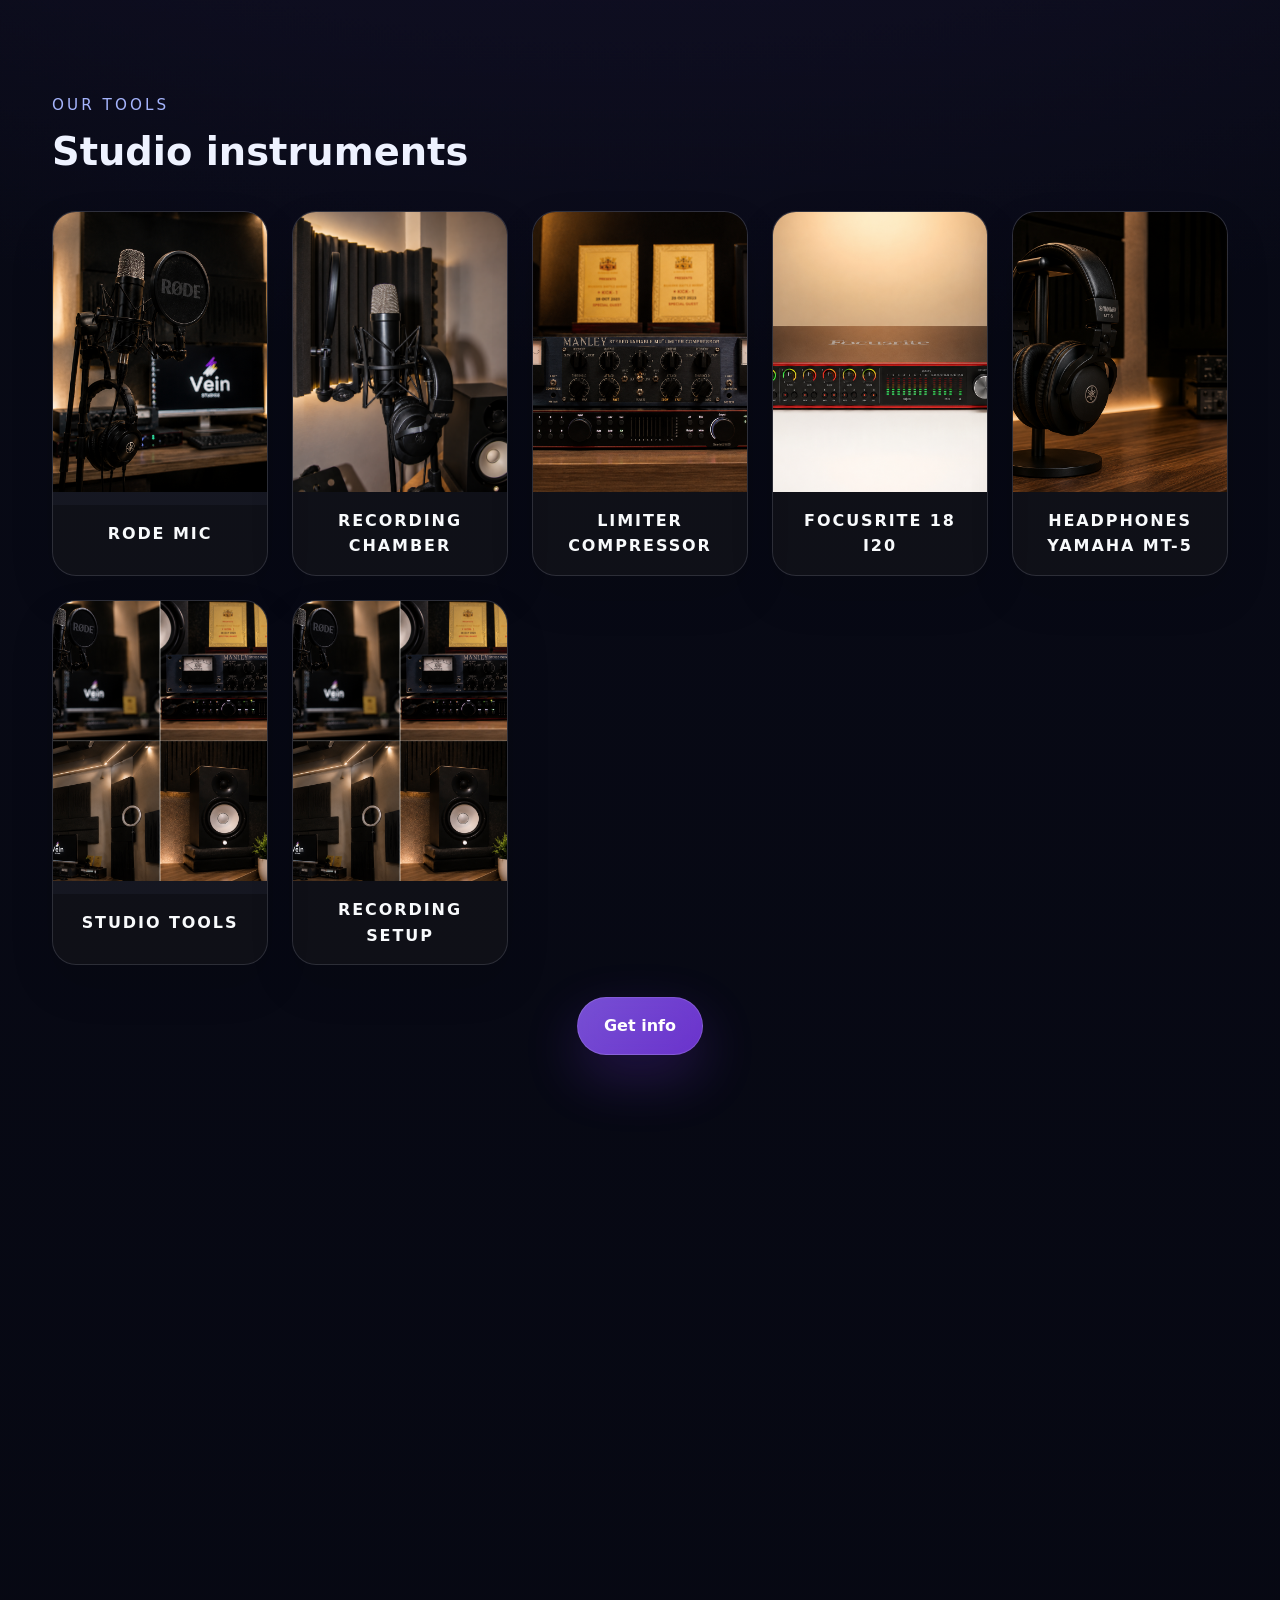
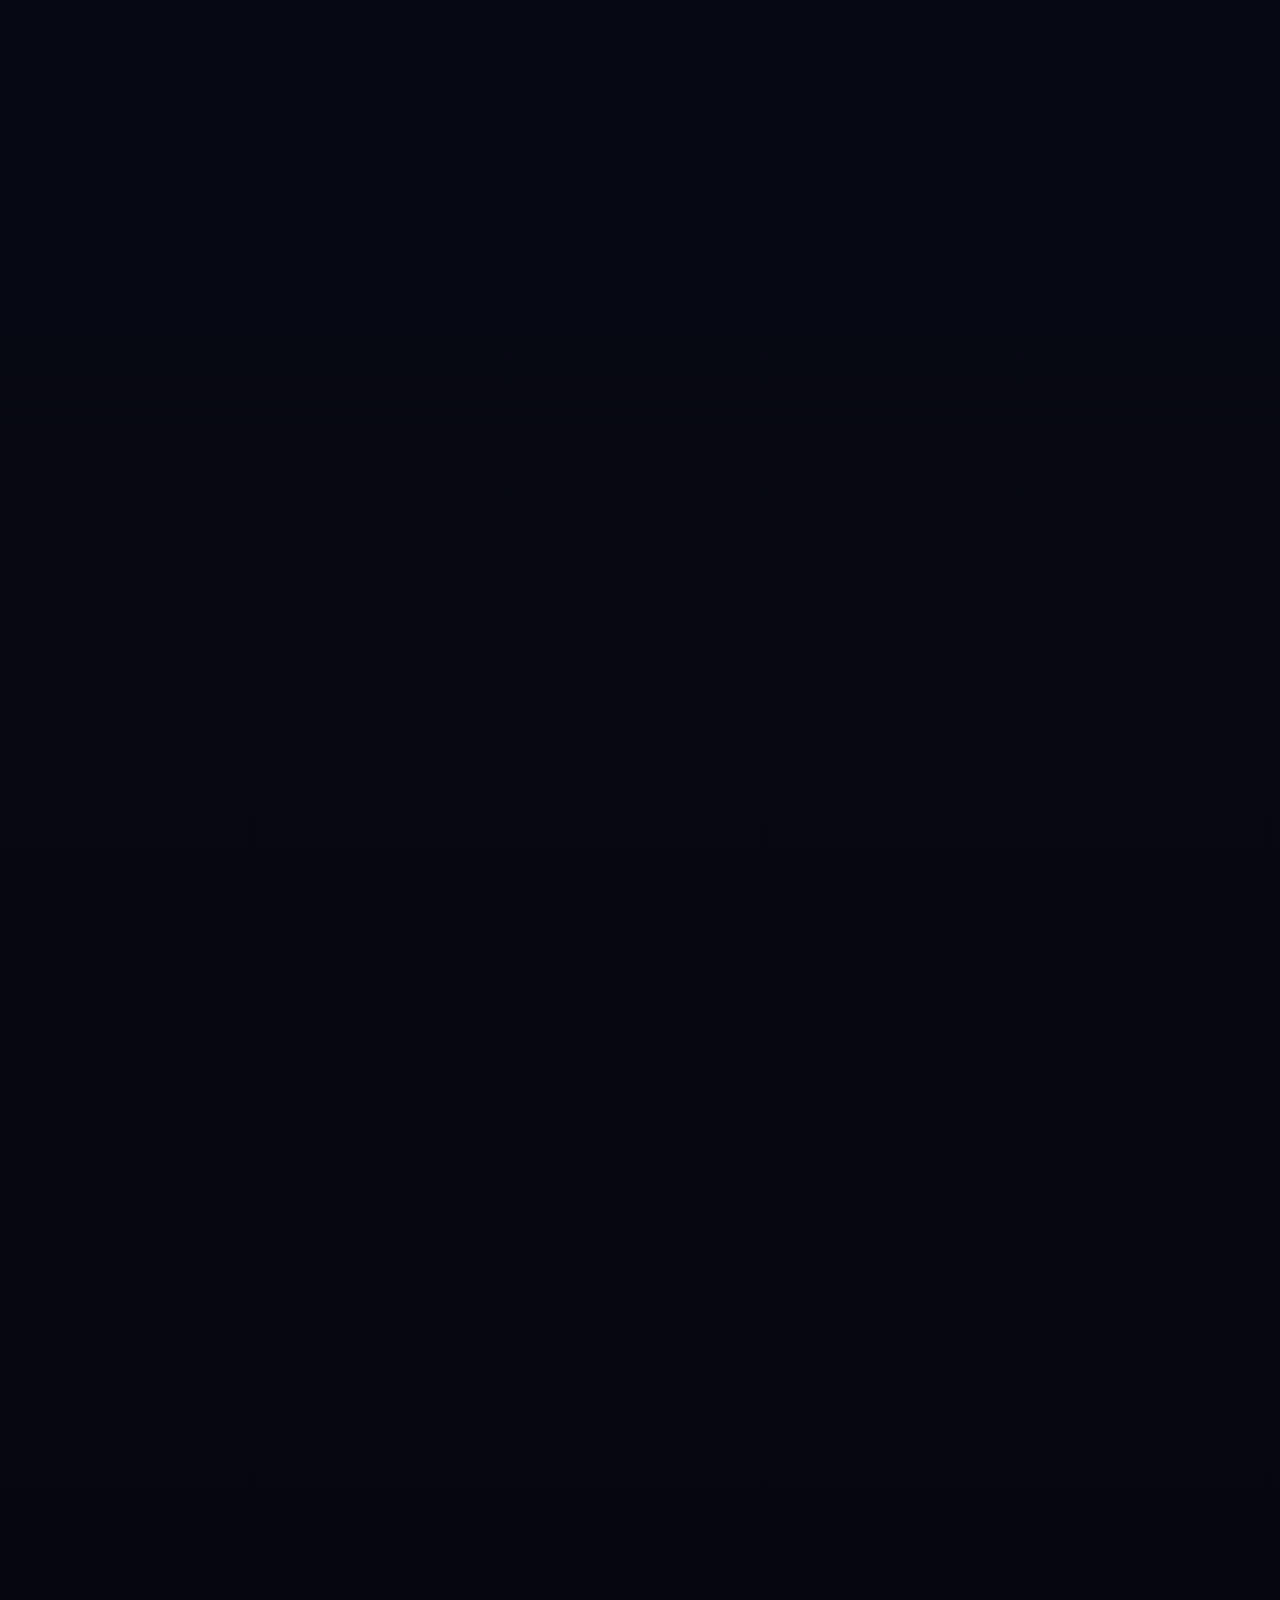
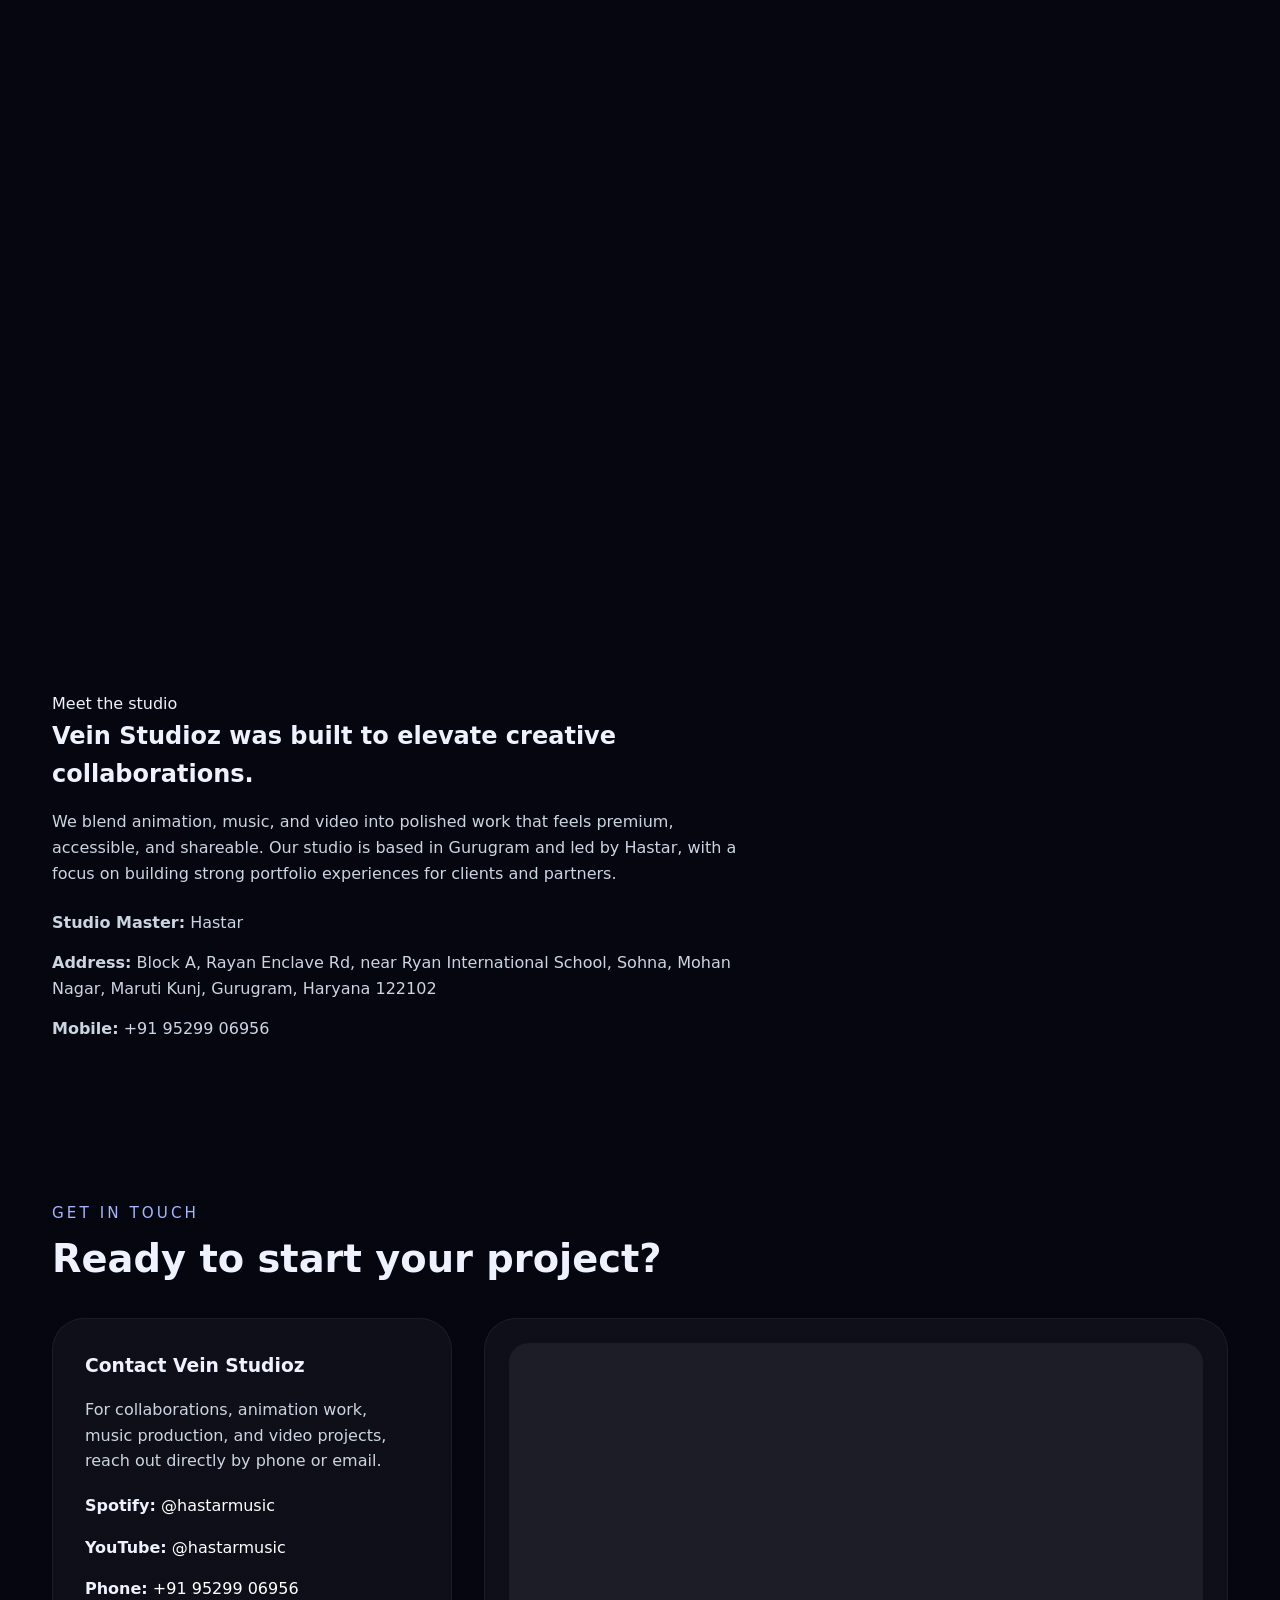
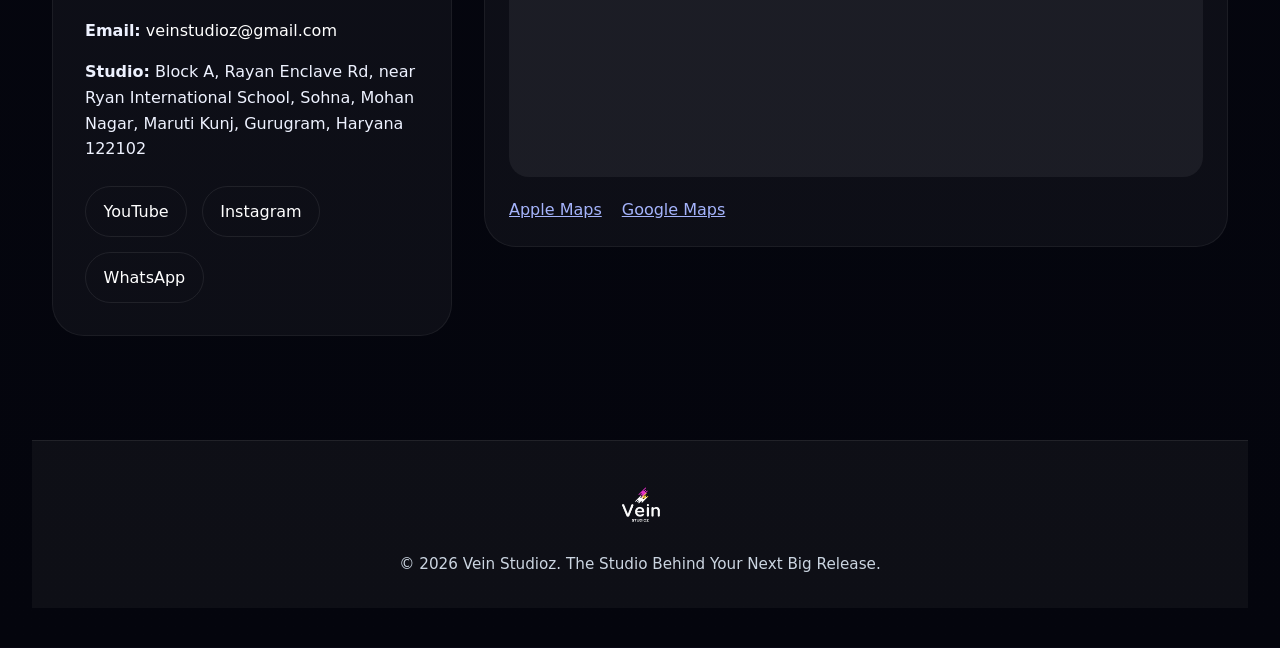
==== commit e2b5fba8: "image added" ====
--- a/index.html
+++ b/index.html
@@ -190,21 +190,21 @@
               <p> Audio recording, Mix, master , music </p>
             </div>
           </article>
-          <article class="work-card">
+         
+          <article class="work-card">
+            <div class="work-image" style="background-image:url('artists_collab/Dr_gill.webp');"></div>
+            <div class="work-copy">
+              <h3><a href="https://www.youtube.com/@drgill_music" target="_blank" rel="noreferrer">Dr. gill</a></h3>
+              <p>Recording vocals , featuring mixing and music production services.</p>
+            </div>
+          </article>
+           <article class="work-card">
             <div class="work-image" style="background-image:url('artists_collab/jayeta_adhikari.png');"></div>
             <div class="work-copy">
               <h3><a href="https://www.youtube.com/@jayetaadhikari2361" target="_blank" rel="noreferrer">Jayeta Adhikari</a></h3>
               <p> Female singer collaboration, recording vocals, mixing, mastering, music production, lyrics and composition, video production, and much more.</p>
             </div>
           </article>
-          <article class="work-card">
-            <div class="work-image" style="background-image:url('artists_collab/Dr_gill.webp');"></div>
-            <div class="work-copy">
-              <h3><a href="https://www.youtube.com/@drgill_music" target="_blank" rel="noreferrer">Dr. gill</a></h3>
-              <p>Recording vocals , featuring mixing and music production services.</p>
-            </div>
-          </article>
-          
           <article class="work-card">
             <div class="work-image" style="background-image:url('artists_collab/Hastar_.webp');"></div>
             <div class="work-copy">
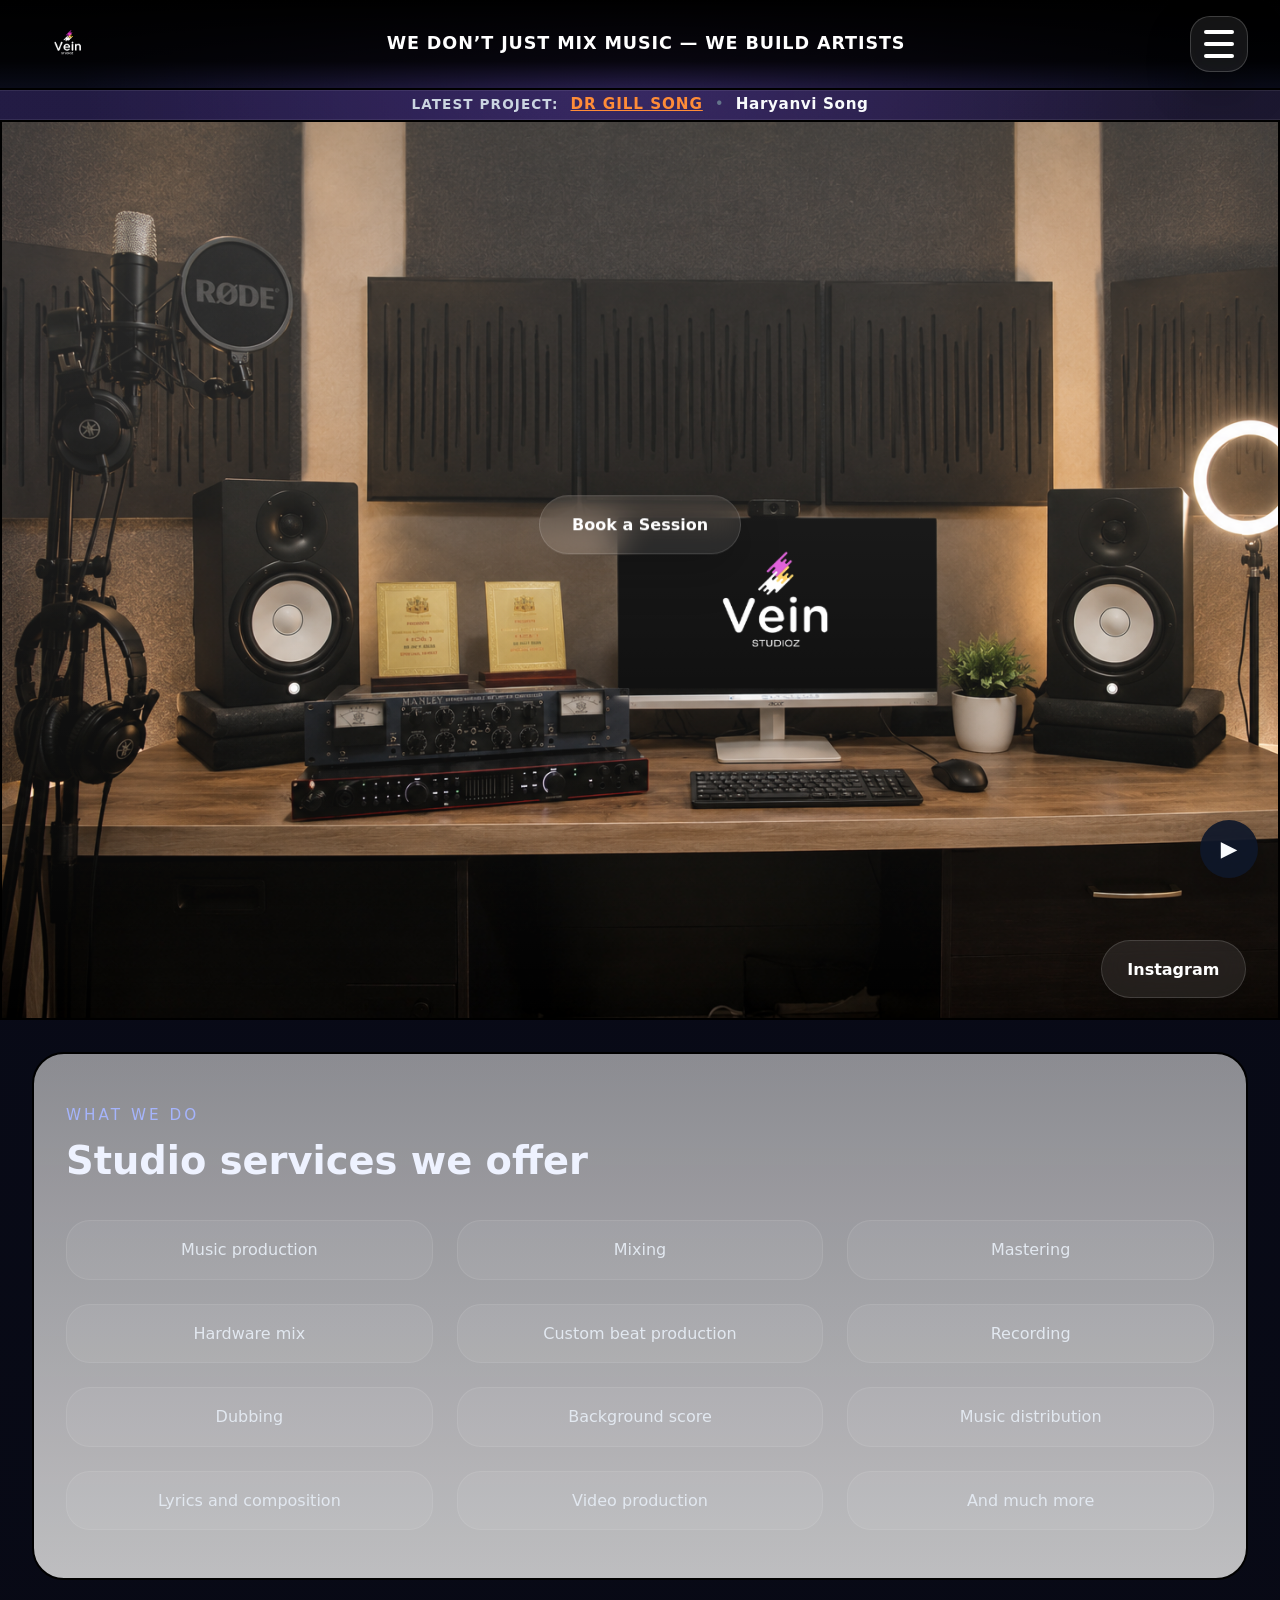
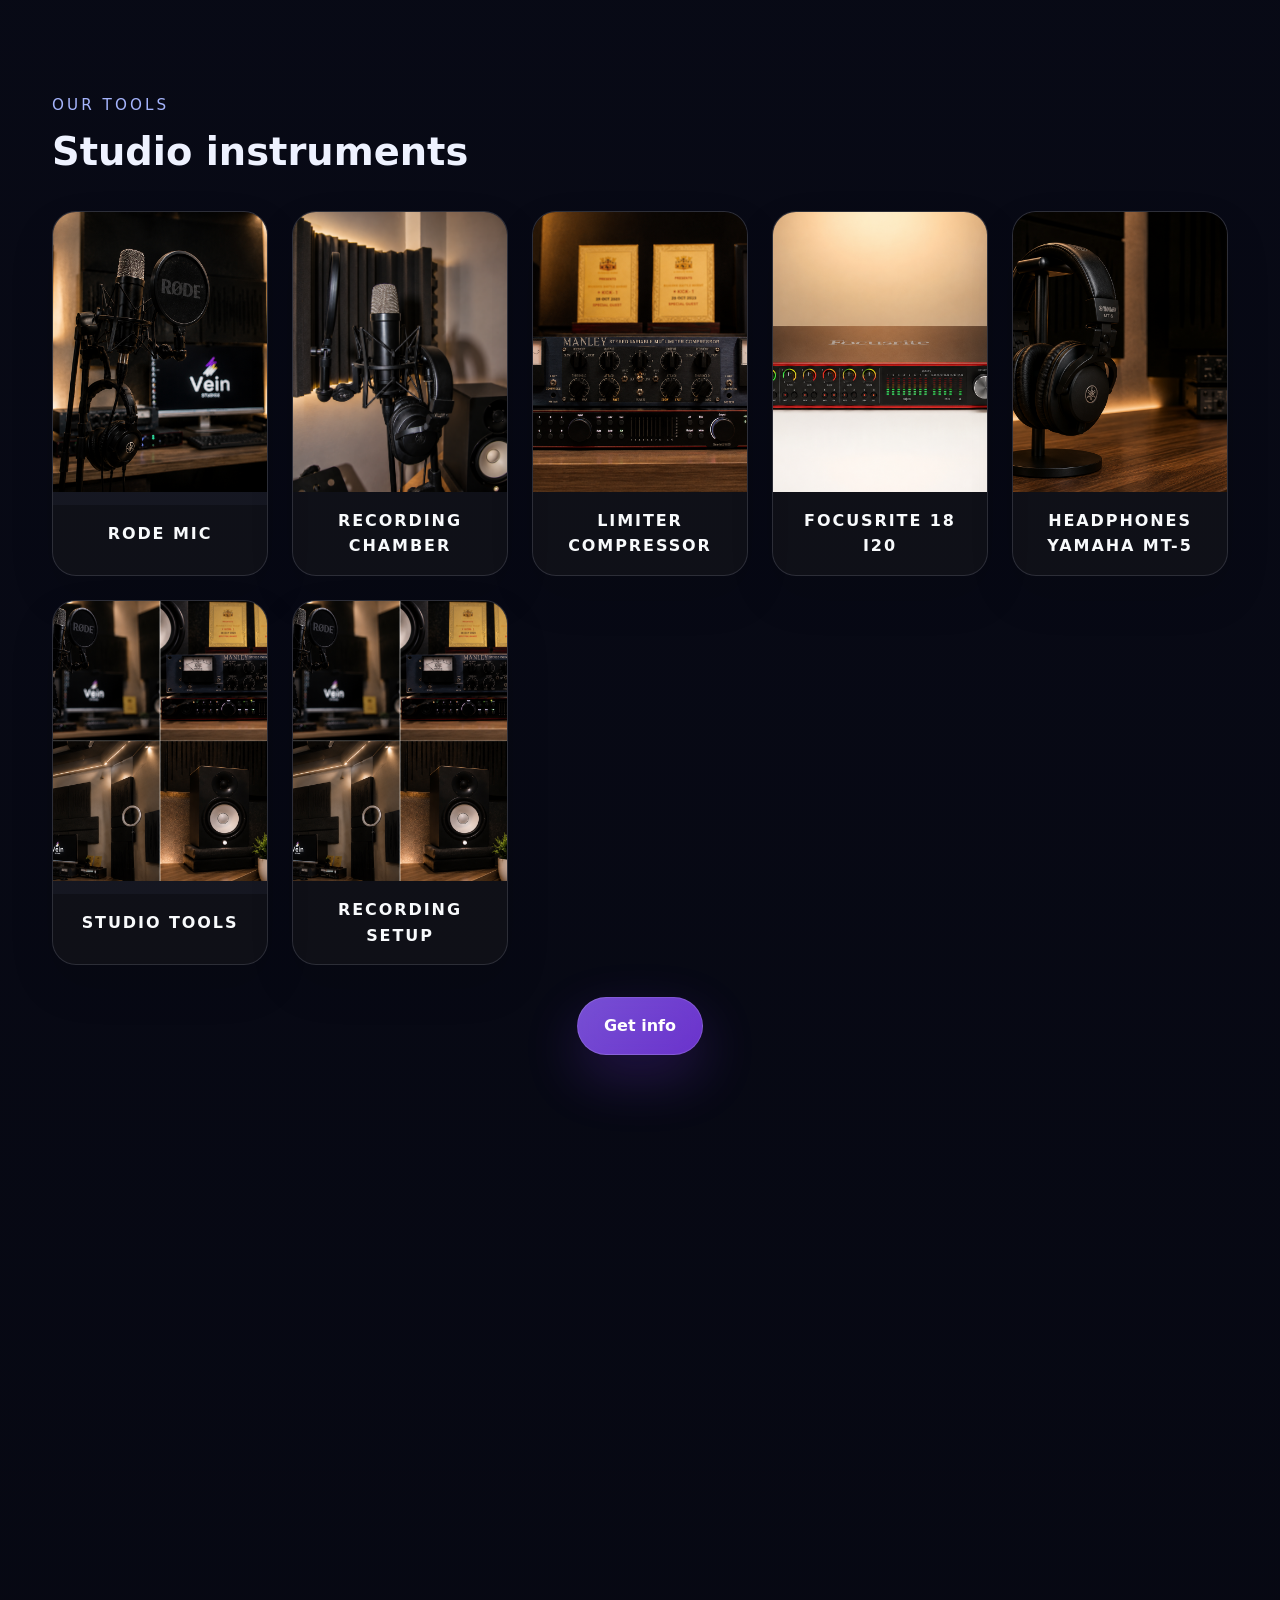
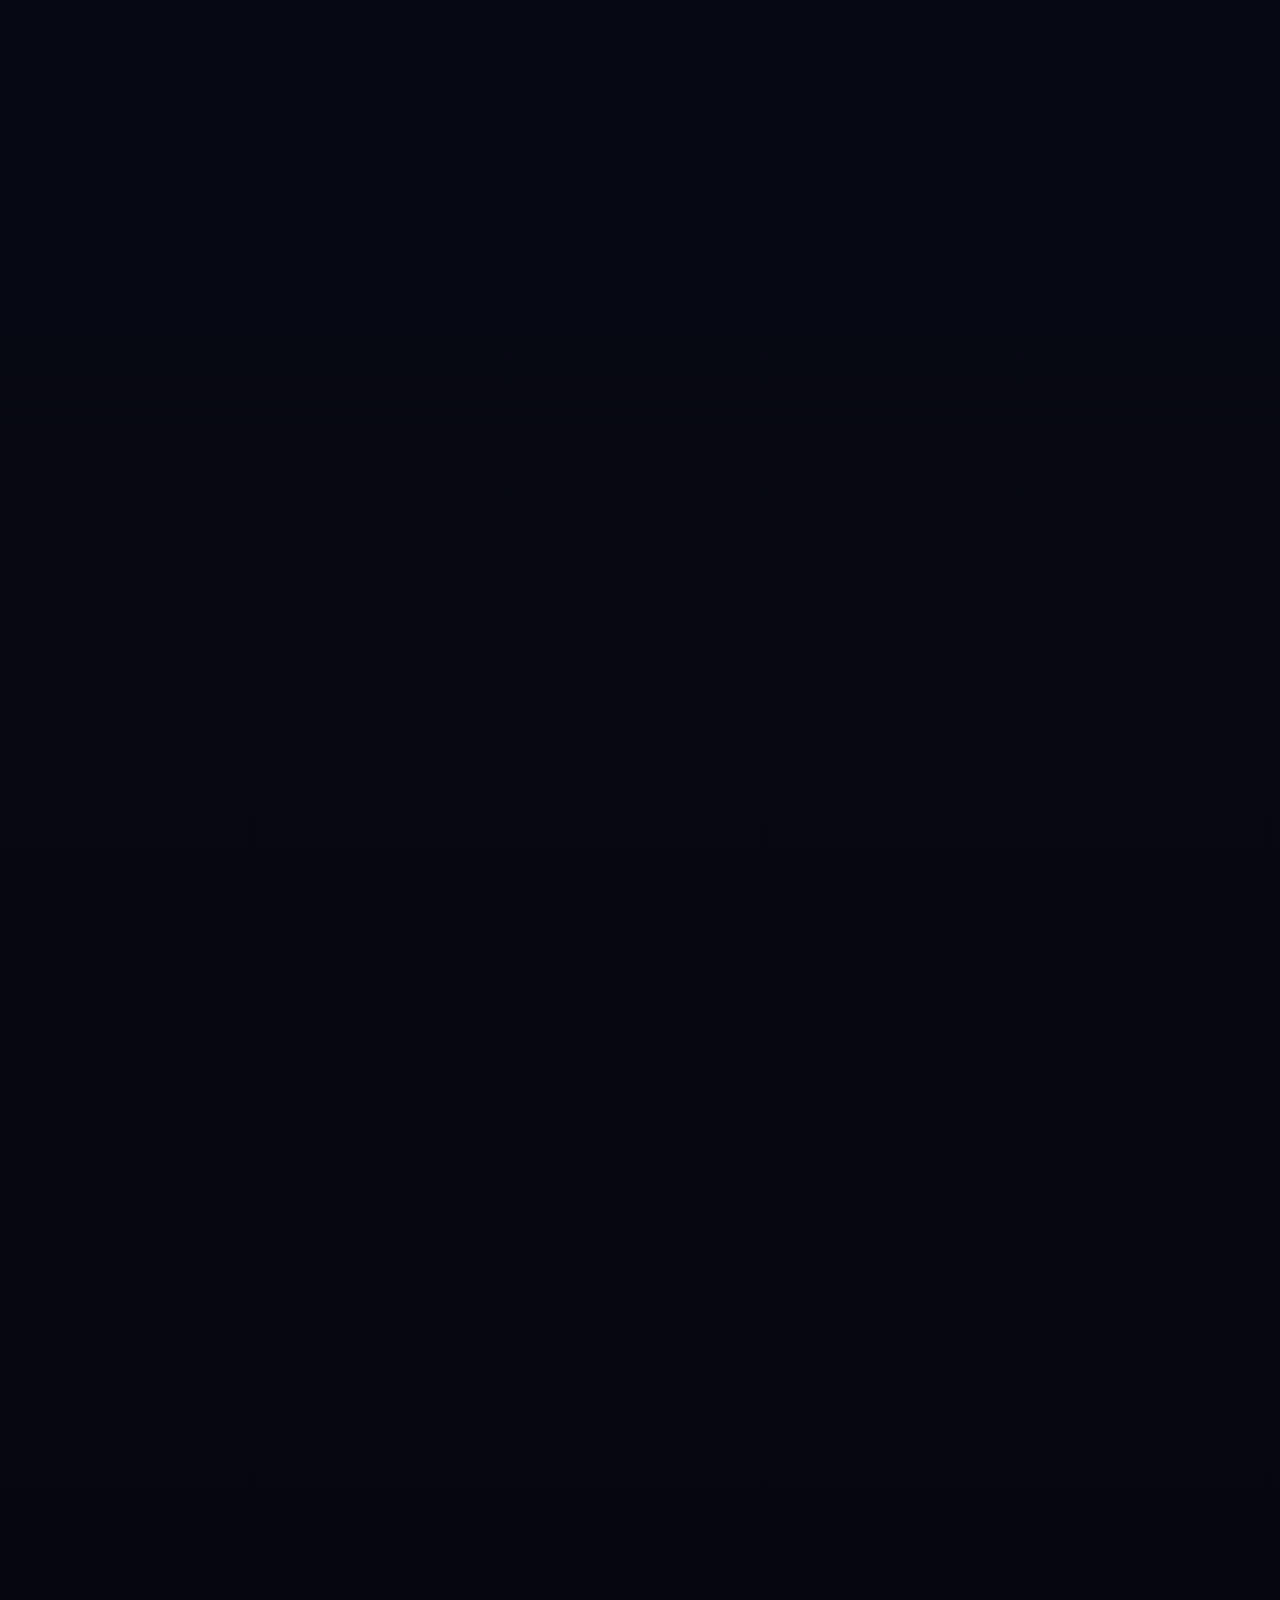
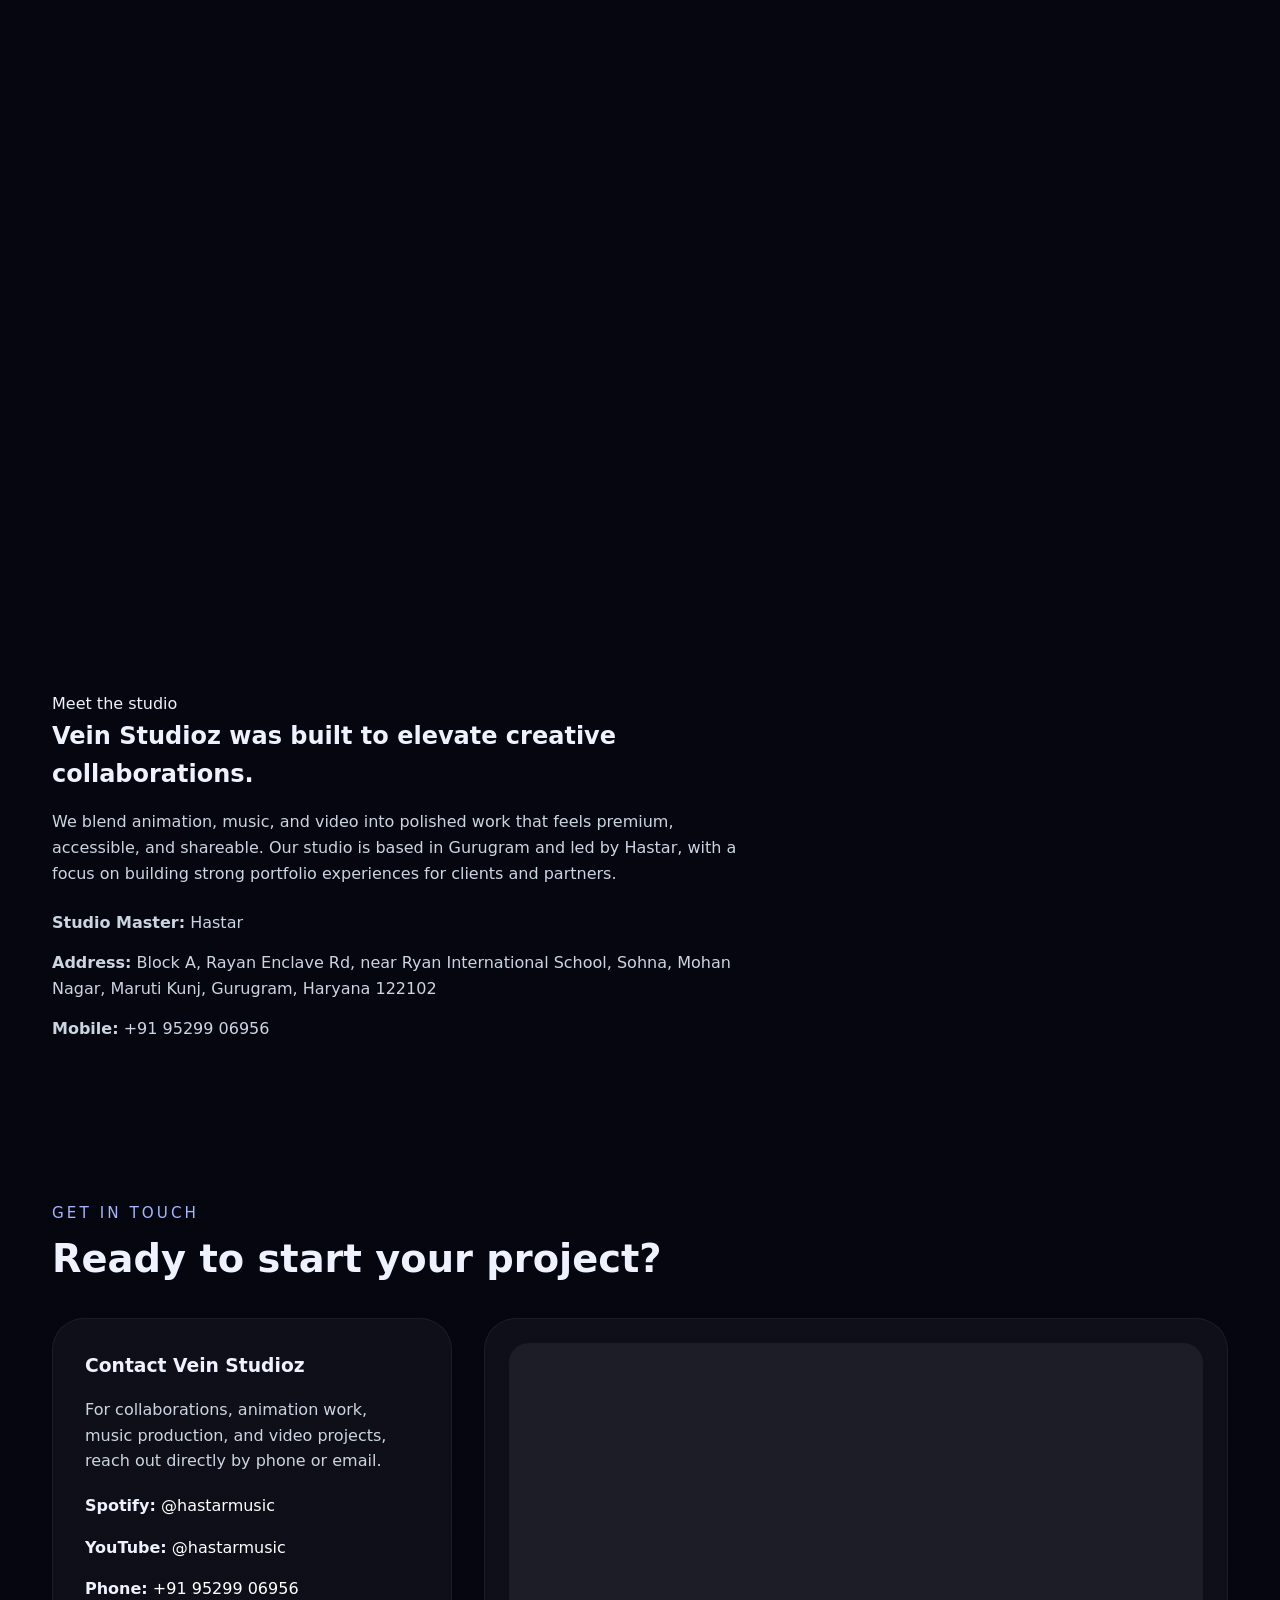
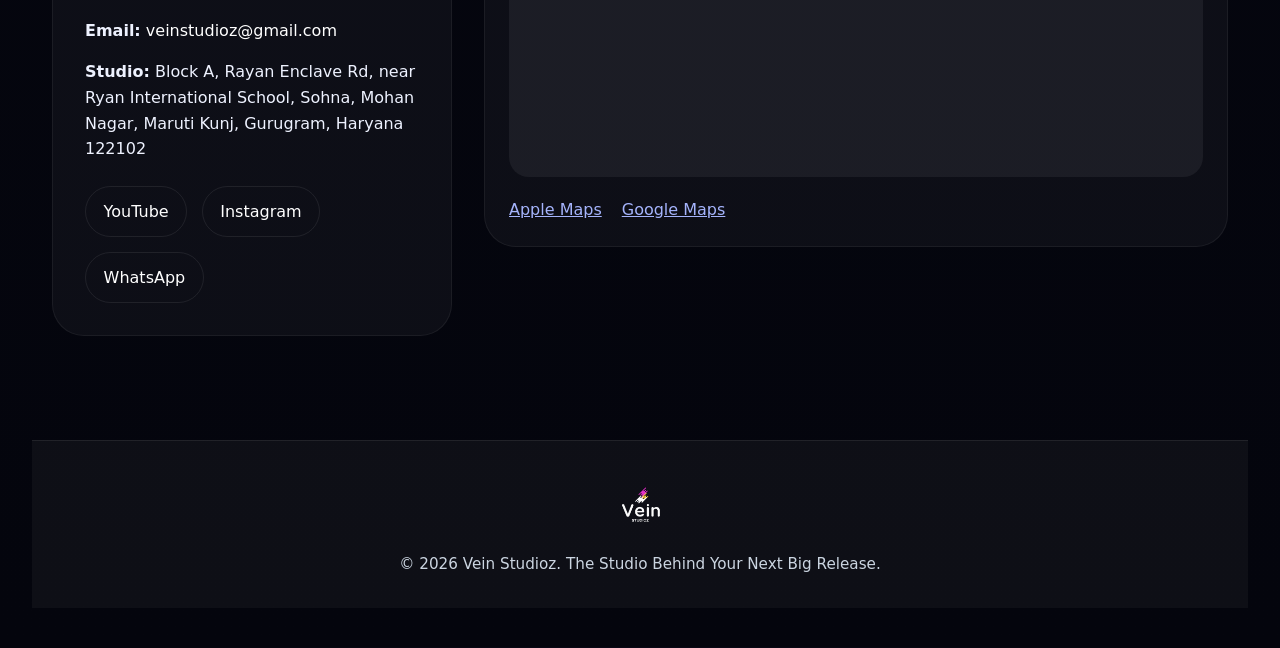
==== commit 0aec2369: "upadte regarding mobile experience" ====
--- a/index.html
+++ b/index.html
@@ -198,7 +198,8 @@
               <p>Recording vocals , featuring mixing and music production services.</p>
             </div>
           </article>
-           <article class="work-card">
+          
+            <article class="work-card">
             <div class="work-image" style="background-image:url('artists_collab/jayeta_adhikari.png');"></div>
             <div class="work-copy">
               <h3><a href="https://www.youtube.com/@jayetaadhikari2361" target="_blank" rel="noreferrer">Jayeta Adhikari</a></h3>
@@ -209,6 +210,13 @@
             <div class="work-image" style="background-image:url('artists_collab/Hastar_.webp');"></div>
             <div class="work-copy">
               <h3><a href="https://www.youtube.com/@hastarmusic" target="_blank" rel="noreferrer">Hastar </a></h3>
+              <p> Runs vein studioz, rapper, music producer, mix engineer, </p>
+            </div>
+          </article>
+          <article class="work-card">
+            <div class="work-image" style="background-image:url('artists_collab/rapstar_ak.webp');"></div>
+            <div class="work-copy">
+              <h3><a href="https://www.instagram.com/rapstar_ak/" target="_blank" rel="noreferrer">Rapstar AK </a></h3>
               <p> Runs vein studioz, rapper, music producer, mix engineer, </p>
             </div>
           </article>
@@ -231,7 +239,7 @@
           <article class="project-card">
             <div class="project-copy">
               <h3>Haryanvi Songs</h3>
-              <p>From vocals to productions, we do it all.</p>
+              <p>From vocals to productions, we do it all                                                                           .</p>
             </div>
             <div class="project-links">
               <a class="button primary" href="https://www.youtube.com/playlist?list=PLX3URr0YltnfD1YzVy-31q5yh_uAuH6iJ" target="_blank" rel="noreferrer">YouTube</a>
@@ -251,7 +259,7 @@
           <article class="project-card">
             <div class="project-copy">
               <h3>HipHop Songs</h3>
-              <p>Just get in Vein studioz and forget about your music production, we will handle everything.</p>
+              <p>Just get in Vein studioz and forget about your music production, we will handle everything                     .</p>
             </div>
             <div class="project-links">
               <a class="button primary" href="https://youtube.com/playlist?list=PLX3URr0YltnfpZUhM_7QXINIPHloMXosb&si=xplHHNVLUVpGLppy" target="_blank" rel="noreferrer">YouTube</a>
@@ -261,7 +269,7 @@
           <article class="project-card">
             <div class="project-copy">
               <h3>Hindi Songs</h3>
-              <p>We do best vocals and music production, we will make your song sound like a pro.</p>
+              <p>We do best vocals and music production, we will make your song sound like a pro                             .</p>
             </div>
             <div class="project-links">
               <a class="button primary" href="https://youtube.com/playlist?list=PLX3URr0YltndiraKJZOXKpT3A5uugpoVS&si=UW_8GKSbnrwBnw0R" target="_blank" rel="noreferrer">YouTube</a>
@@ -271,7 +279,7 @@
           <article class="project-card">
             <div class="project-copy">
               <h3>Bhakti Songs</h3>
-              <p>The God will bless you with the best voice, we will make it accessible to everyone.</p>
+              <p>The God will bless you with the best voice, we will make it accessible to                               .</p>
             </div>
             <div class="project-links">
               <a class="button primary" href="https://youtube.com/playlist?list=PLX3URr0YltndkSFfP3RVUhnCc5-BW0t54&si=ChQHZYeqtrVwE7qi" target="_blank" rel="noreferrer">YouTube</a>
@@ -352,6 +360,11 @@
     </footer>
   </div>
   
+  <!-- ========== SCROLL HINT (mobile: above floating audio control) ========== -->
+  <a href="#services" class="hero-scroll-hint" aria-label="Scroll down">
+    <span class="hero-scroll-arrow" aria-hidden="true"></span>
+  </a>
+
   <!-- ========== BACKGROUND AUDIO (autoplay after delay + floating control) ========== -->
   <div class="audio-control-float" aria-live="polite">
     <button type="button" class="audio-control-button" id="audioControlButton" aria-label="Play background audio">▶</button>
--- a/style.css
+++ b/style.css
@@ -25,7 +25,7 @@
   /* Gradient background with transparency layers */
   margin: 0;
   min-height: 100vh;
-  background: radial-gradient(circle at top, rgba(139, 92, 246, 0.25), transparent 28%),
+  background: radial-gradient(circle at top, rgba(139, 92, 246, 0.25), transparent 8%),
     linear-gradient(180deg, #090b18 0%, #04050d 100%);
 }
 
@@ -103,6 +103,53 @@
 .audio-control-button:focus {
   outline: 2px solid rgba(139, 92, 246, 0.9);
   outline-offset: 3px;
+}
+
+/* Scroll-down hint: mobile, sits above floating audio control */
+.hero-scroll-hint {
+  position: fixed;
+  right: 22px;
+  bottom: calc(22px + 58px + 14px);
+  z-index: 199;
+  display: none;
+  align-items: center;
+  justify-content: center;
+  width: 44px;
+  height: 44px;
+  border-radius: 50%;
+  background: rgba(15, 23, 42, 0.88);
+  border: 1px solid rgba(255, 255, 255, 0.14);
+  color: #f8fafc;
+  box-shadow: 0 12px 32px rgba(0, 0, 0, 0.28);
+  transition: opacity 0.35s ease, transform 0.35s ease, visibility 0.35s ease;
+  backdrop-filter: blur(12px);
+}
+
+.hero-scroll-hint.is-hidden {
+  opacity: 0;
+  visibility: hidden;
+  transform: translateY(8px);
+  pointer-events: none;
+}
+
+.hero-scroll-arrow {
+  display: block;
+  width: 12px;
+  height: 12px;
+  border-right: 2px solid currentColor;
+  border-bottom: 2px solid currentColor;
+  transform: rotate(45deg) translate(-2px, -2px);
+  animation: hero-scroll-bounce 1.8s ease-in-out infinite;
+}
+
+@keyframes hero-scroll-bounce {
+  0%,
+  100% {
+    transform: rotate(45deg) translate(-2px, -2px);
+  }
+  50% {
+    transform: rotate(45deg) translate(2px, 2px);
+  }
 }
 
 .top-header {
@@ -259,7 +306,7 @@
 
 .services {
   background:
-    linear-gradient(180deg, rgba(0,0,0,0.55), rgba(0,0,0,0.8)),
+    linear-gradient(180deg, rgba(248, 247, 247, 0.55), rgba(236, 235, 235, 0.8)),
     url('background_images/left_background.png') center/cover fixed no-repeat;
   border: 2px solid #000;
   border-radius: 32px;
@@ -274,7 +321,7 @@
   padding: 4rem 2rem 3rem;
   display: grid;
   align-items: center;
-  background: linear-gradient(180deg, rgba(0,0,0,0.18), rgba(0,0,0,0.78)),
+  background: linear-gradient(180deg, rgba(255, 255, 255, 0.18), rgba(192, 192, 192, 0)),
     url('background_images/background.png') center/cover no-repeat,
     #07070a;
   border: 2px solid #000;
@@ -762,10 +809,6 @@
 }
 
 @media (max-width: 720px) {
-  .hero {
-    padding: 2rem 1rem 2rem;
-  }
-
   .hero-grid {
     gap: 1.25rem;
   }
@@ -779,15 +822,9 @@
     font-size: clamp(2.5rem, 8vw, 3.6rem);
   }
 
-  .menu-toggle {
-    top: 1rem;
-    right: 1rem;
-    width: 52px;
-    min-height: 48px;
-    padding: 0.7rem;
-  }
-
-  .button {
+  .project-links .button,
+  .contact-grid .button,
+  .instrument-cta .button {
     width: 100%;
   }
 
@@ -1075,6 +1112,7 @@
 }
 
 .work-image {
+  background-repeat: no-repeat;
   background-size: cover;
   background-position: center;
 }
@@ -1418,6 +1456,19 @@
   .hero {
     padding-top: 4rem;
     padding-bottom: 4rem;
+    background:
+      linear-gradient(180deg, rgba(255, 255, 255, 0.18), rgba(192, 192, 192, 0)),
+      url('background_images/background.png') center top / 100% auto no-repeat,
+      #07070a;
+  }
+
+  .services {
+    background-attachment: scroll;
+    background:
+      linear-gradient(180deg, rgba(248, 247, 247, 0.55), rgba(236, 235, 235, 0.8)),
+      url('background_images/left_background.png') center top / 100% auto no-repeat,
+      #ecebeb;
+    background-blend-mode: overlay, normal;
   }
 
   .visual-card {
@@ -1426,6 +1477,116 @@
 }
 
 @media (max-width: 720px) {
+  :root {
+    font-size: 14px;
+  }
+
+  .hero-scroll-hint {
+    display: flex;
+  }
+
+  .audio-control-float {
+    bottom: 18px;
+    right: 18px;
+  }
+
+  .audio-control-button {
+    width: 50px;
+    height: 50px;
+    font-size: 1.15rem;
+  }
+
+  .hero-scroll-hint {
+    right: 18px;
+    bottom: calc(18px + 50px + 12px);
+    width: 40px;
+    height: 40px;
+  }
+
+  .top-header {
+    padding: 0.65rem 1rem;
+  }
+
+  .header-logo {
+    width: 48px;
+  }
+
+  .header-title {
+    font-size: 0.68rem;
+    margin: 0 0.5rem;
+    letter-spacing: 0.03em;
+    line-height: 1.25;
+  }
+
+  .menu-toggle {
+    width: 44px;
+    min-height: 40px;
+    padding: 0.55rem;
+    border-radius: 14px;
+  }
+
+  .menu-toggle span {
+    height: 3px;
+  }
+
+  .ad-strip {
+    padding: 0.55rem 1rem;
+    height: auto;
+    min-height: 28px;
+  }
+
+  .ad-content {
+    font-size: 0.8rem;
+    gap: 0.5rem;
+  }
+
+  .hero {
+    min-height: 88vh;
+    padding: 1.5rem 1rem 2rem;
+    background:
+      linear-gradient(180deg, rgba(255, 255, 255, 0.18), rgba(192, 192, 192, 0)),
+      url('background_images/background.png') center top / 100% auto no-repeat,
+      #07070a;
+  }
+
+  .hero-contact .button {
+    padding: 0.7rem 1.25rem;
+    font-size: 0.85rem;
+    width: auto;
+    max-width: min(92vw, 280px);
+  }
+
+  .instagram-bottom {
+    padding: 0.6rem 1rem;
+    font-size: 0.85rem;
+    width: auto;
+  }
+
+  .services {
+    margin: 1rem;
+    padding: 2rem 1rem;
+    border-radius: 24px;
+    background-attachment: scroll;
+    background:
+      linear-gradient(123deg, rgba(54, 52, 52, 0.55), rgba(184, 184, 184, 0.8)),
+      url('background_images/left_background.png') center top / 100% auto no-repeat,
+      #141313;
+    background-blend-mode: overlay, normal;
+  }
+
+  .section-heading {
+    margin-bottom: 1.5rem;
+  }
+
+  .section-heading span {
+    font-size: 0.8rem;
+    margin-bottom: 0.5rem;
+  }
+
+  .section-heading h2 {
+    font-size: clamp(1.35rem, 5.5vw, 1.75rem);
+  }
+
   .site-header {
     flex-wrap: wrap;
   }
@@ -1451,10 +1612,45 @@
   }
 
   .section {
-    padding: 3.5rem 1.25rem 3rem;
+    padding: 2.5rem 1rem 2.25rem;
+  }
+
+  .service-button {
+    padding: 0.75rem 1rem;
+    font-size: 0.9rem;
+    border-radius: 18px;
   }
 
   .work-card {
-    grid-template-rows: 200px auto;
-  }
-}
+    grid-template-rows: minmax(220px, 52vw) auto;
+    border-radius: 24px;
+  }
+
+  .work-image {
+    background-size: 100% auto;
+    background-position: center top;
+  }
+
+  .work-copy {
+    padding: 1rem 1.1rem;
+  }
+
+  .work-copy h3 {
+    font-size: 1rem;
+    margin-bottom: 0.5rem;
+  }
+
+  .work-copy p {
+    font-size: 0.88rem;
+    line-height: 1.5;
+  }
+
+  .instrument-item img {
+    height: 200px;
+  }
+
+  .button {
+    padding: 0.75rem 1.2rem;
+    font-size: 0.9rem;
+  }
+}
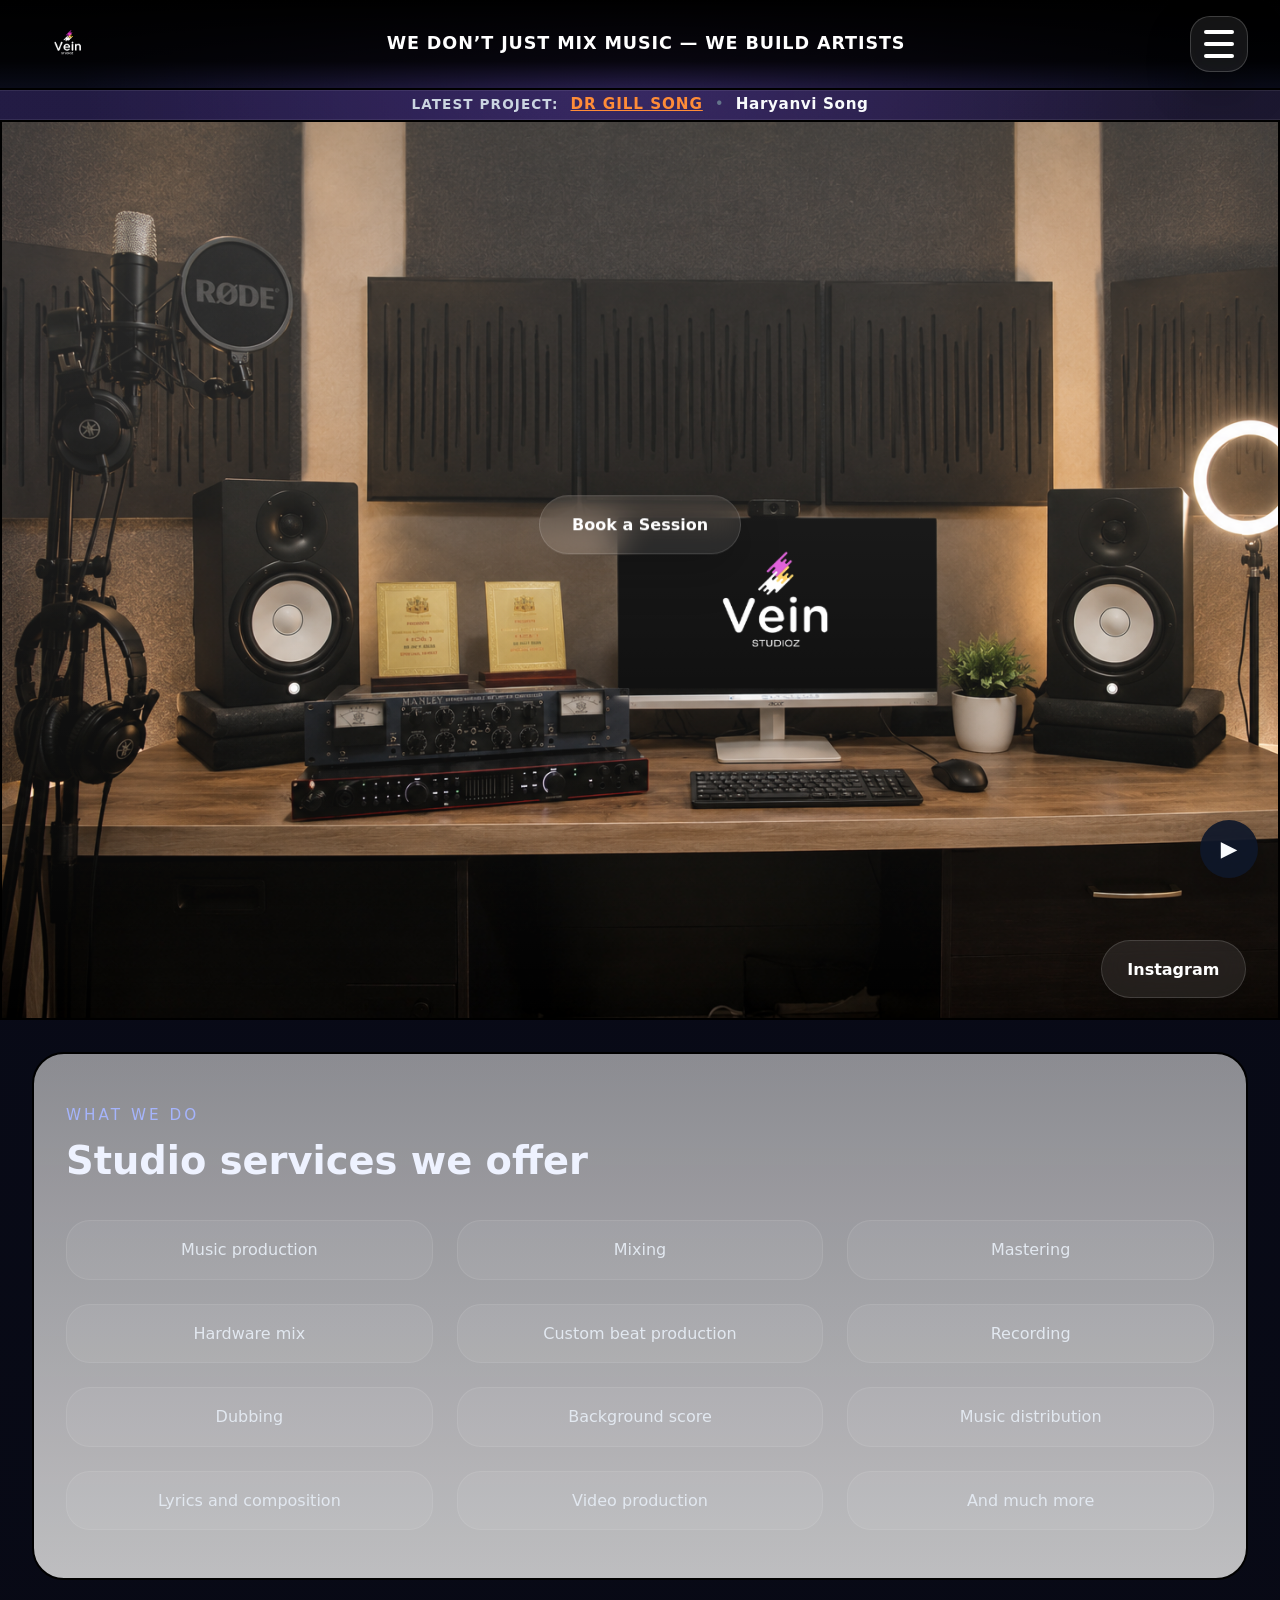
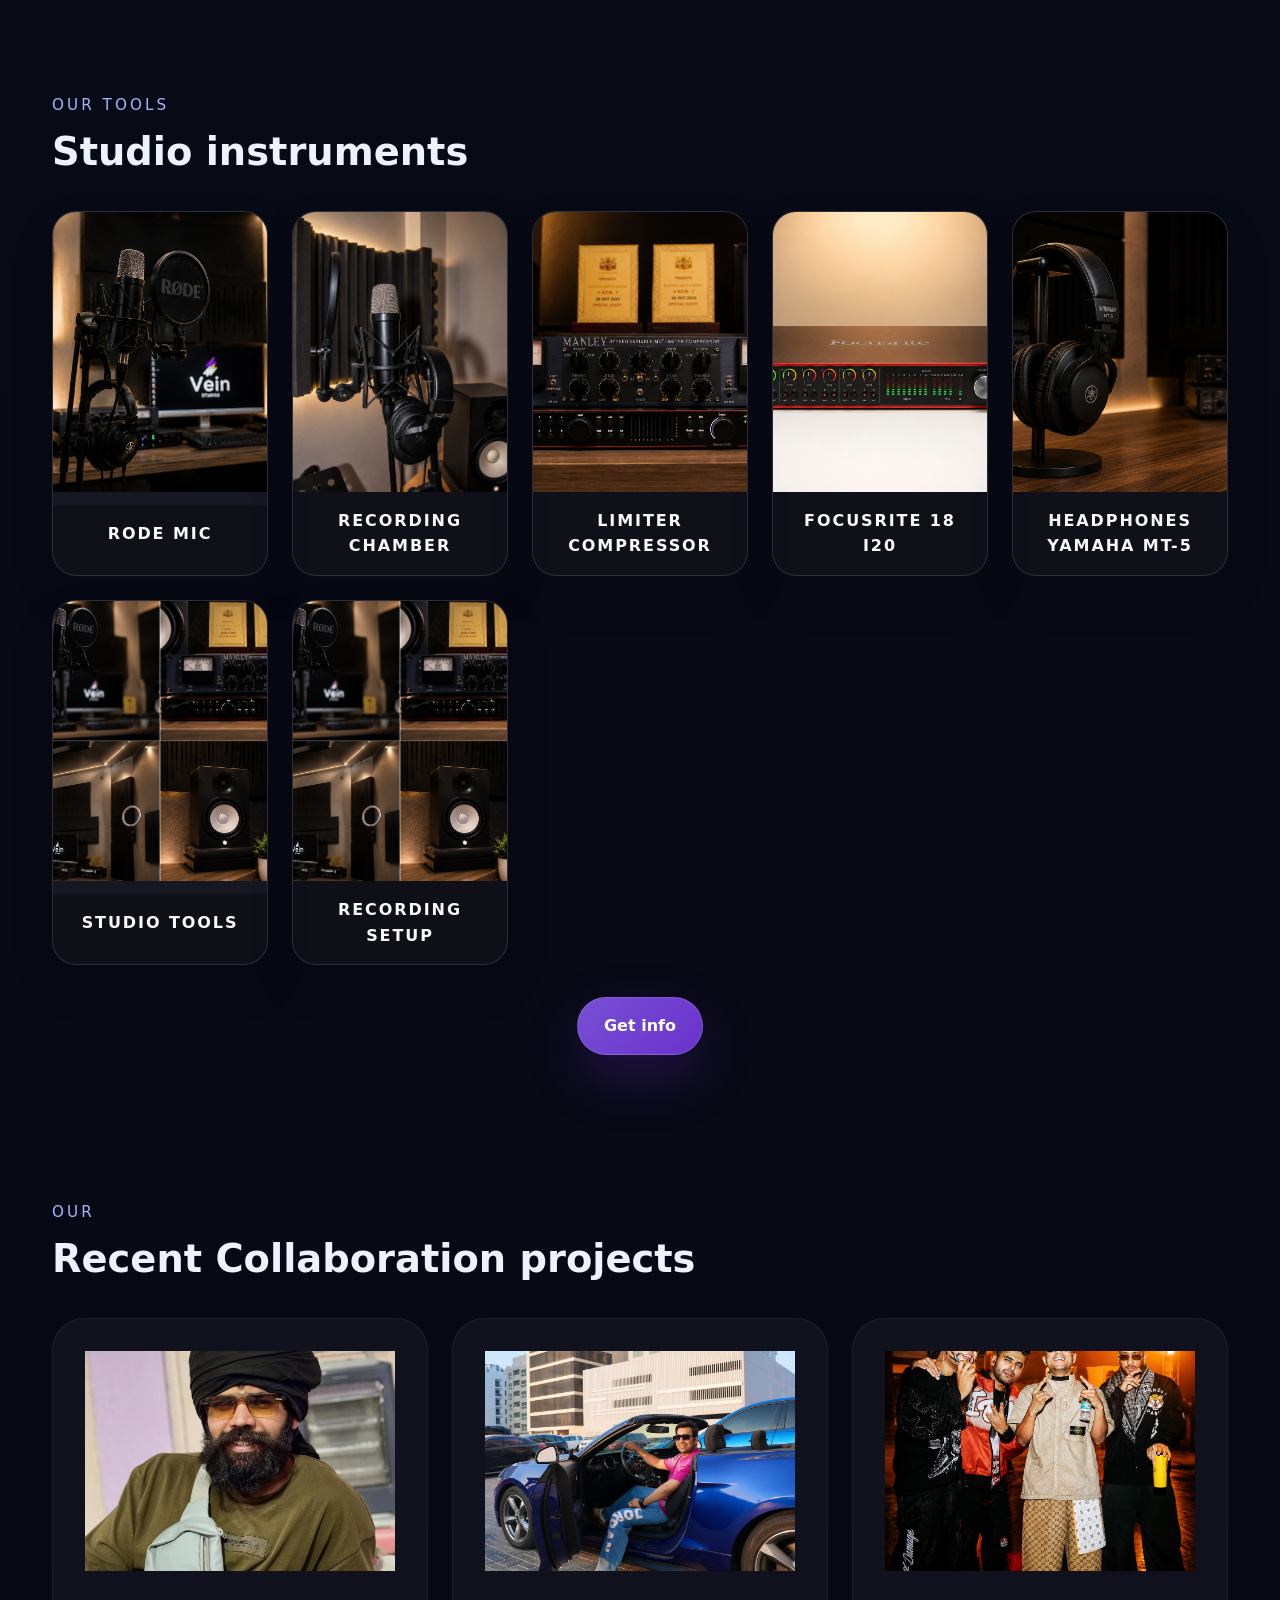
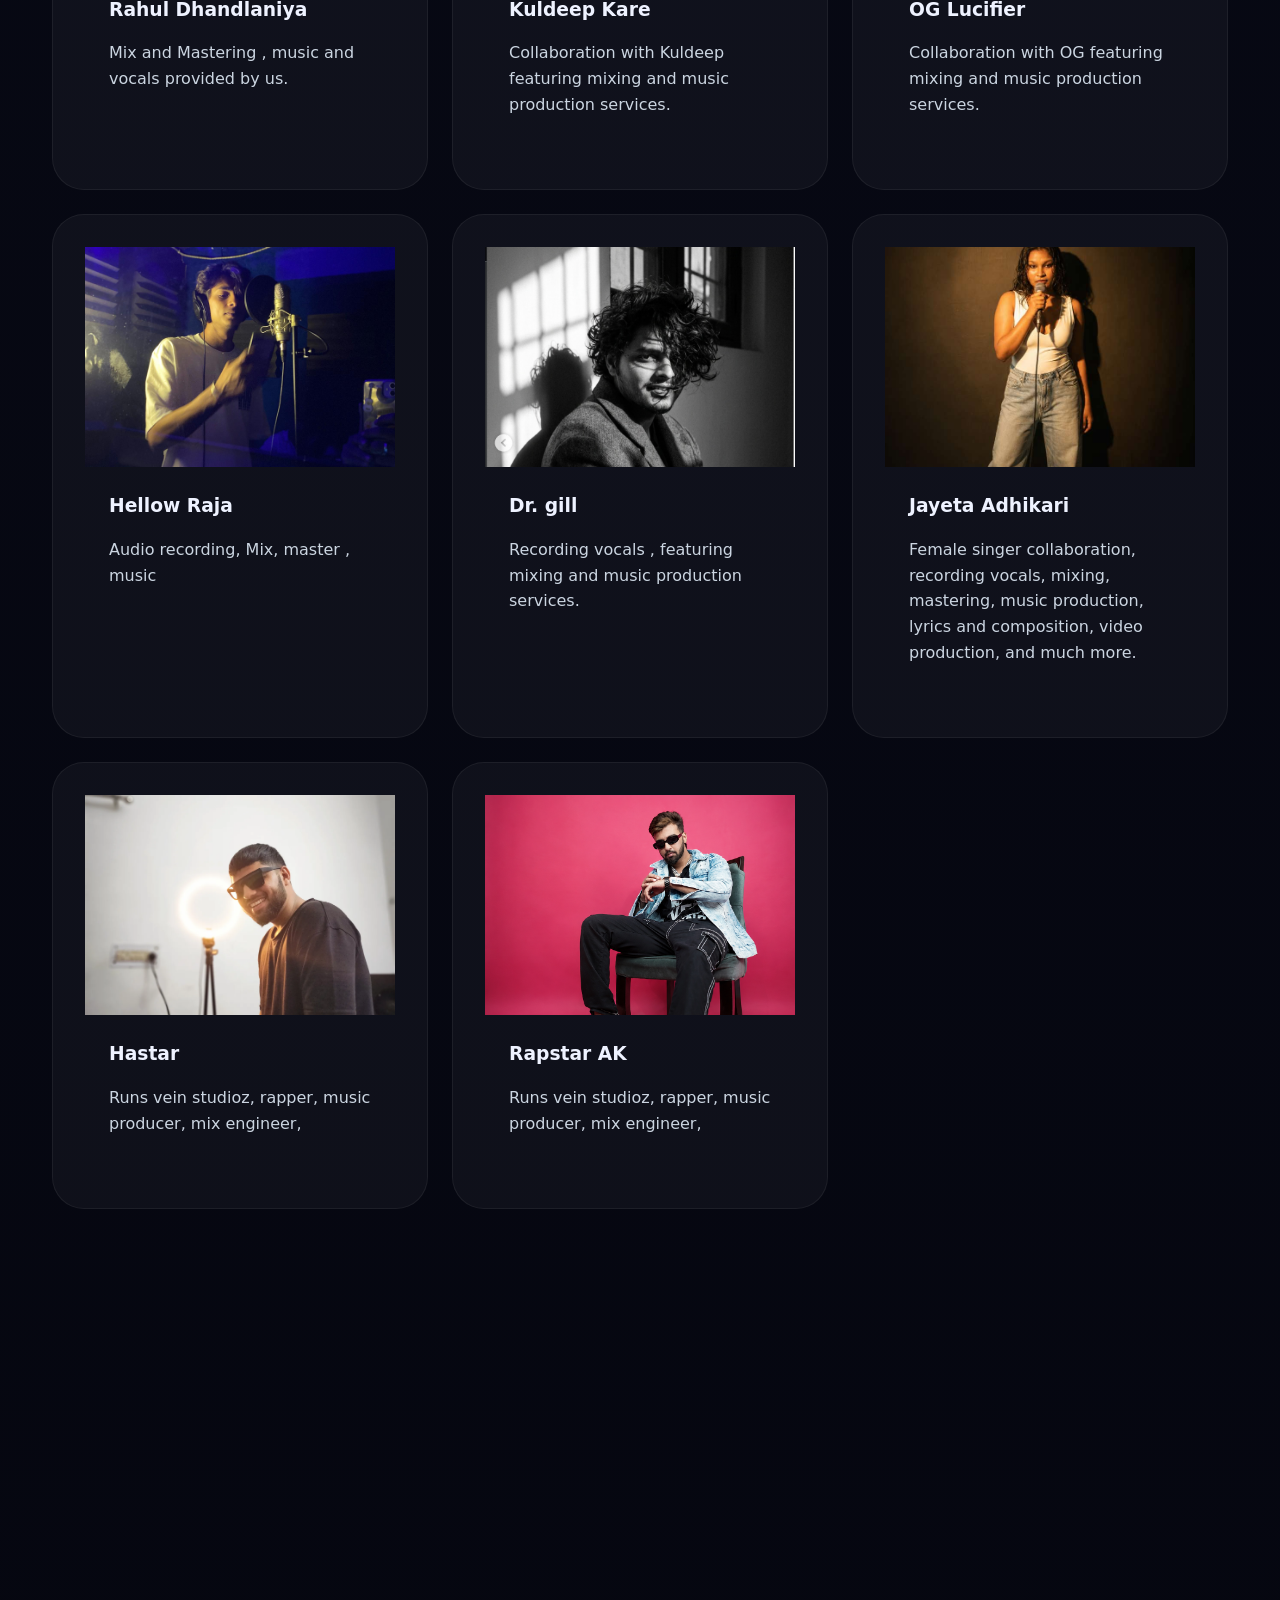
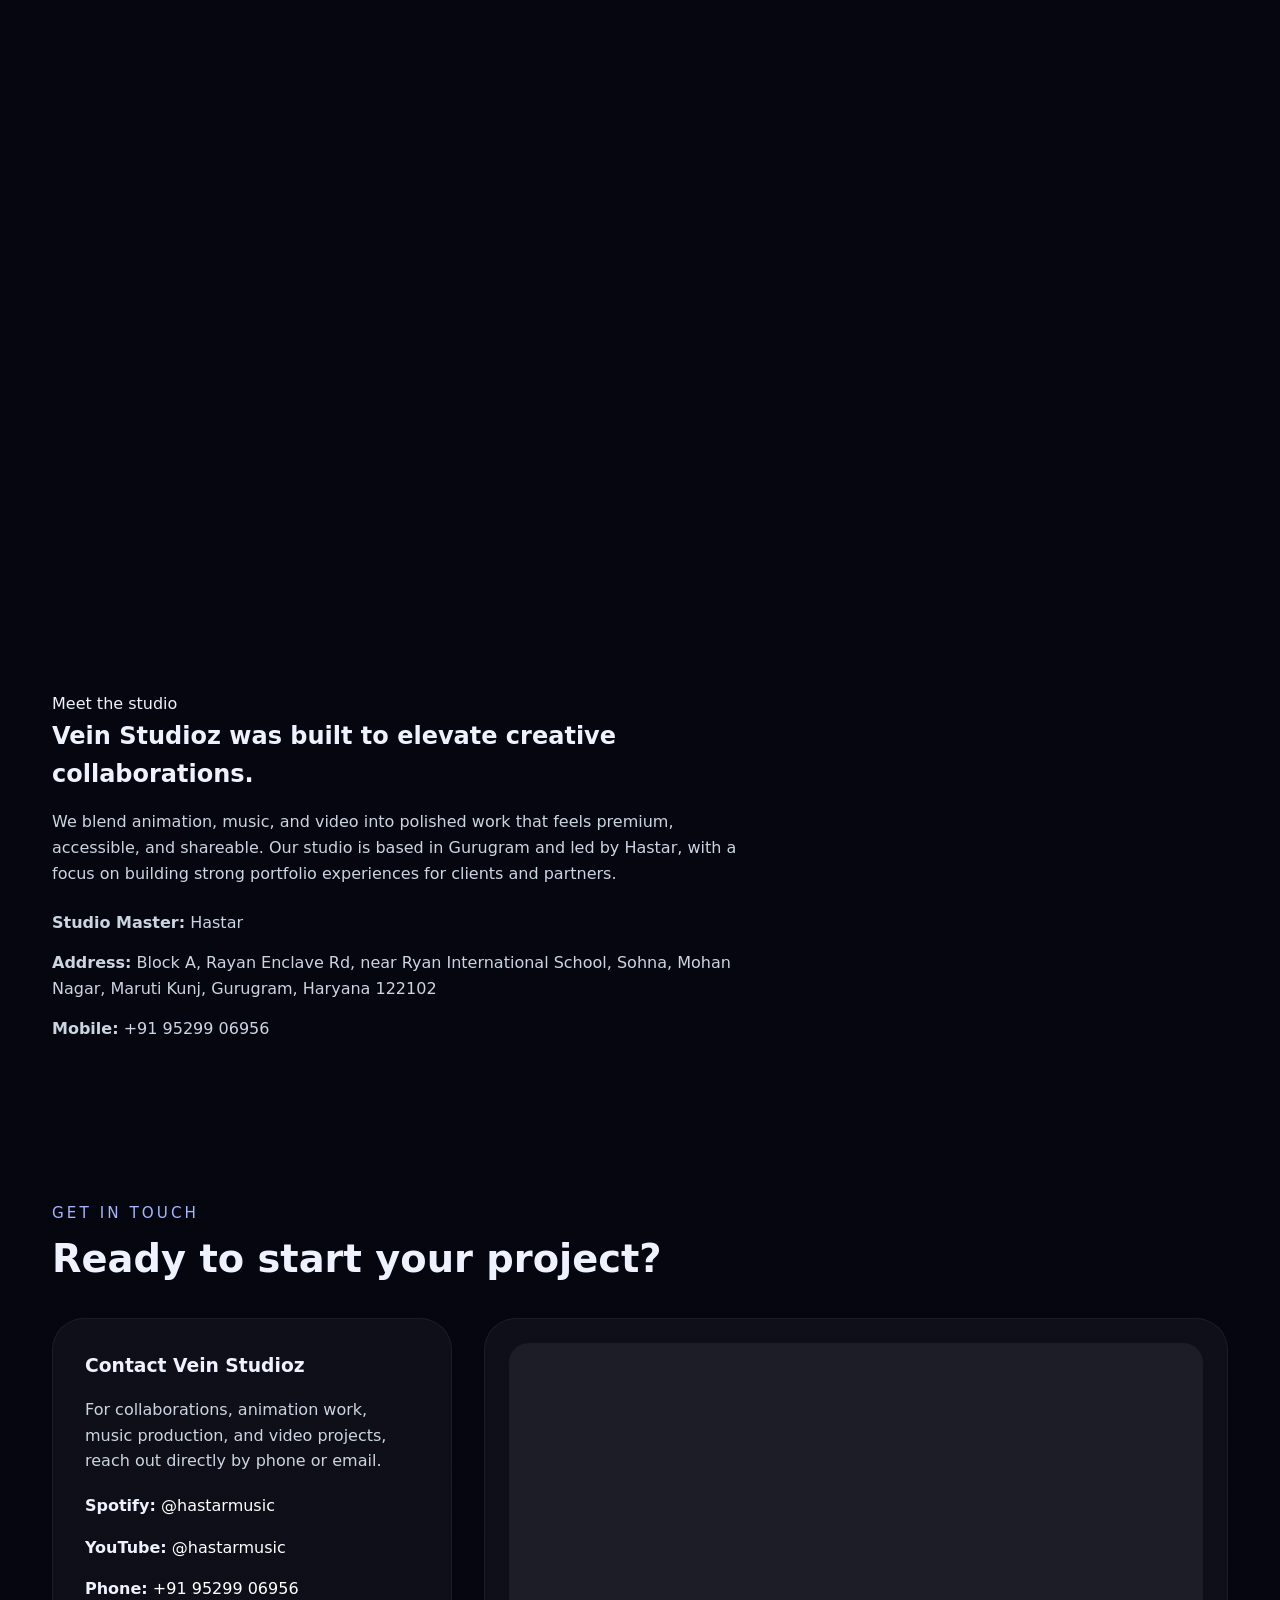
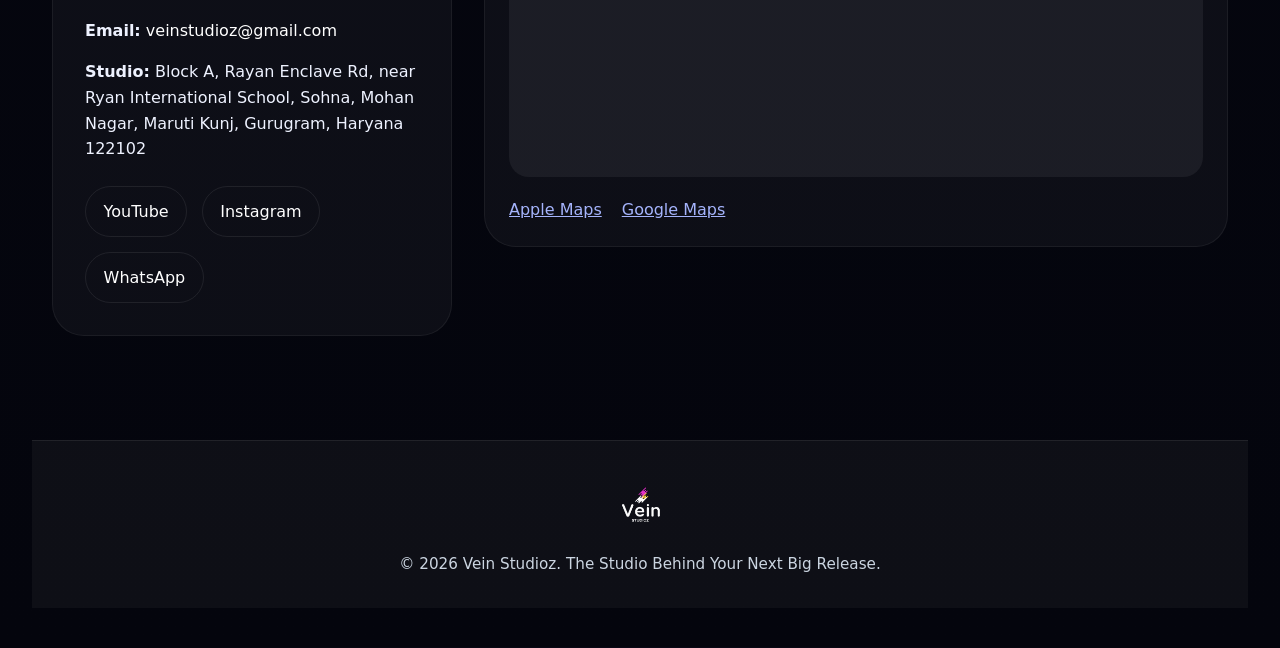
==== commit 4af9b8ed: "upadte regarding mobile experience" ====
--- a/index.html
+++ b/index.html
@@ -9,10 +9,10 @@
   <!-- Page title shown in browser tab and search results -->
   <title>Vein Studioz | Music &  Studio</title>
 
-  <meta name="description" content="Vein Studioz in Gurugram delivers animated showreels, music production, video storytelling, brand collaborations and creative portfolio experiences." />
-  <meta name="keywords" content="Vein Studioz, animation studio, music production, video portfolio, Gurugram studio, Hastar, studio website, SEO optimized" />
+  <meta name="description" content="Vein Studioz in Gurugram delivers song recording, music production, video storytelling, brand collaborations and creative full audio experiences." />
+  <meta name="keywords" content="Vein Studioz, animation studio, music production, video , Gurugram studio, Hastar, studio website, AI music " />
   <meta property="og:title" content="Vein Studioz | Animation & Music Studio" />
-  <meta property="og:description" content="Creative portfolio studio in Gurugram specializing in animation, music, video, and collaboration campaigns." />
+  <meta property="og:description" content="Creative studio in Gurugram specializing in Audio engineering, music, video." />
   <meta property="og:type" content="website" />
   <meta property="og:image" content="logo_.png" />
   <meta property="og:url" content="https://open.spotify.com/artist/58VL7HW20FH0s7A1HMovN3" />
@@ -161,6 +161,7 @@
           <span>Our</span>
           <h2>Recent Collaboration projects </h2>
         </div>
+        <!-- ========== Artist 1========== -->
         <div class="work-grid reveal">
           <article class="work-card">
             <div class="work-image" style="background-image:url('artists_collab/Rahul_d.jpg');"></div>
@@ -169,6 +170,7 @@
               <p>Mix and Mastering , music and vocals provided by us. </p>
             </div>
           </article>
+          <!-- ========== Artist 2========== -->
           <article class="work-card">
             <div class="work-image" style="background-image:url('artists_collab/Kuldeep Khare.jpg');"></div>
             <div class="work-copy">
@@ -176,6 +178,7 @@
               <p>Collaboration with Kuldeep featuring mixing and music production services.</p>
             </div>
           </article>
+          <!-- ========== Artist 3========== -->
           <article class="work-card">
             <div class="work-image" style="background-image:url('artists_collab/lucifier_og.png');"></div>
             <div class="work-copy">
@@ -183,6 +186,7 @@
               <p>Collaboration with OG featuring mixing and music production services.</p>
             </div>
           </article>
+          <!-- ========== Artist 4========== -->
           <article class="work-card">
             <div class="work-image" style="background-image:url('artists_collab/hellow_raja.jpg');"></div>
             <div class="work-copy">
@@ -191,21 +195,23 @@
             </div>
           </article>
          
-          <article class="work-card">
-            <div class="work-image" style="background-image:url('artists_collab/Dr_gill.webp');"></div>
+          <!-- ========== Artist 5========== -->
+          <article class="work-card">
+            <div class="work-image" style="background-image:url('artists_collab/Dr_gill.png');"></div>
             <div class="work-copy">
               <h3><a href="https://www.youtube.com/@drgill_music" target="_blank" rel="noreferrer">Dr. gill</a></h3>
               <p>Recording vocals , featuring mixing and music production services.</p>
             </div>
           </article>
-          
+          <!-- ========== Artist 6========== -->
             <article class="work-card">
-            <div class="work-image" style="background-image:url('artists_collab/jayeta_adhikari.png');"></div>
+            <div class="work-image" style="background-image:url('artists_collab/jayeta.jpg');"></div>
             <div class="work-copy">
               <h3><a href="https://www.youtube.com/@jayetaadhikari2361" target="_blank" rel="noreferrer">Jayeta Adhikari</a></h3>
               <p> Female singer collaboration, recording vocals, mixing, mastering, music production, lyrics and composition, video production, and much more.</p>
             </div>
           </article>
+          <!-- ========== Artist 7========== -->
           <article class="work-card">
             <div class="work-image" style="background-image:url('artists_collab/Hastar_.webp');"></div>
             <div class="work-copy">
@@ -213,8 +219,9 @@
               <p> Runs vein studioz, rapper, music producer, mix engineer, </p>
             </div>
           </article>
-          <article class="work-card">
-            <div class="work-image" style="background-image:url('artists_collab/rapstar_ak.webp');"></div>
+          <!-- ========== Artist 8========== -->
+          <article class="work-card">
+            <div class="work-image" style="background-image:url('artists_collab/rapstar_ak.png');"></div>
             <div class="work-copy">
               <h3><a href="https://www.instagram.com/rapstar_ak/" target="_blank" rel="noreferrer">Rapstar AK </a></h3>
               <p> Runs vein studioz, rapper, music producer, mix engineer, </p>
--- a/style.css
+++ b/style.css
@@ -1465,9 +1465,9 @@
   .services {
     background-attachment: scroll;
     background:
-      linear-gradient(180deg, rgba(248, 247, 247, 0.55), rgba(236, 235, 235, 0.8)),
+      linear-gradient(120deg, rgba(248, 247, 247, 0.55), rgba(236, 235, 235, 0.8)),
       url('background_images/left_background.png') center top / 100% auto no-repeat,
-      #ecebeb;
+      #303030;
     background-blend-mode: overlay, normal;
   }
 
@@ -1541,30 +1541,51 @@
   }
 
   .hero {
-    min-height: 88vh;
-    padding: 1.5rem 1rem 2rem;
+    min-height: unset;
+    height: clamp(220px, 40svh, 300px);
+    max-height: 40svh;
+    padding: 0.5rem 1rem 2.25rem;
+    display: flex;
+    align-items: center;
+    justify-content: center;
     background:
       linear-gradient(180deg, rgba(255, 255, 255, 0.18), rgba(192, 192, 192, 0)),
       url('background_images/background.png') center top / 100% auto no-repeat,
       #07070a;
   }
 
+  .hero-contact {
+    position: absolute;
+    left: 50%;
+    top: 44%;
+    right: auto;
+    transform: translate(-50%, -50%);
+    margin: 0;
+    width: auto;
+  }
+
   .hero-contact .button {
-    padding: 0.7rem 1.25rem;
-    font-size: 0.85rem;
+    padding: 0.55rem 1rem;
+    font-size: 0.8rem;
     width: auto;
-    max-width: min(92vw, 280px);
+    max-width: min(88vw, 240px);
   }
 
   .instagram-bottom {
-    padding: 0.6rem 1rem;
-    font-size: 0.85rem;
+    position: absolute;
+    left: 50%;
+    right: auto;
+    bottom: 0.5rem;
+    transform: translateX(-50%);
+    margin: 0;
+    padding: 0.45rem 0.85rem;
+    font-size: 0.78rem;
     width: auto;
   }
 
   .services {
-    margin: 1rem;
-    padding: 2rem 1rem;
+    margin: 0.35rem 0.75rem 1rem;
+    padding: 1.1rem 0.85rem 1.25rem;
     border-radius: 24px;
     background-attachment: scroll;
     background:
@@ -1574,17 +1595,25 @@
     background-blend-mode: overlay, normal;
   }
 
+  .services .section-heading {
+    margin-bottom: 0.85rem;
+  }
+
   .section-heading {
     margin-bottom: 1.5rem;
   }
 
   .section-heading span {
     font-size: 0.8rem;
-    margin-bottom: 0.5rem;
+    margin-bottom: 0.35rem;
   }
 
   .section-heading h2 {
     font-size: clamp(1.35rem, 5.5vw, 1.75rem);
+  }
+
+  .services .section-heading h2 {
+    font-size: clamp(1.1rem, 4.5vw, 1.45rem);
   }
 
   .site-header {
